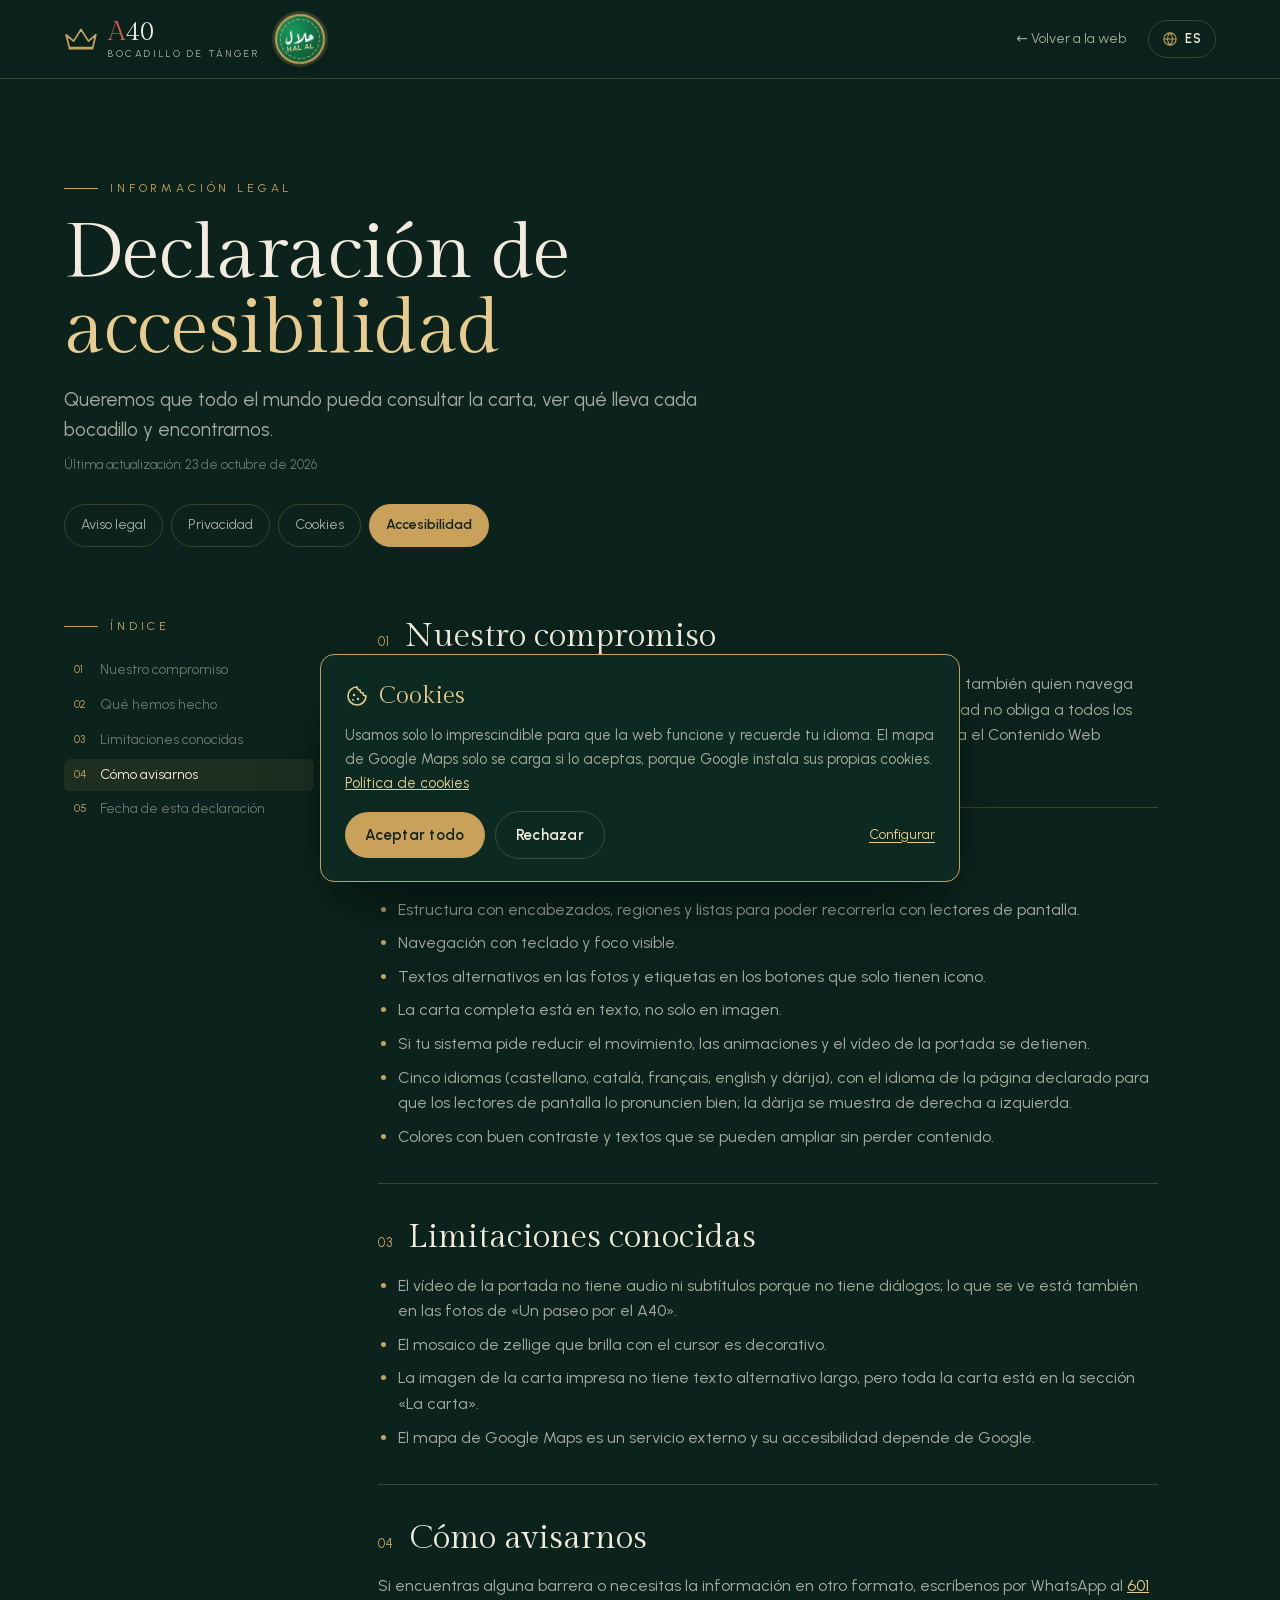
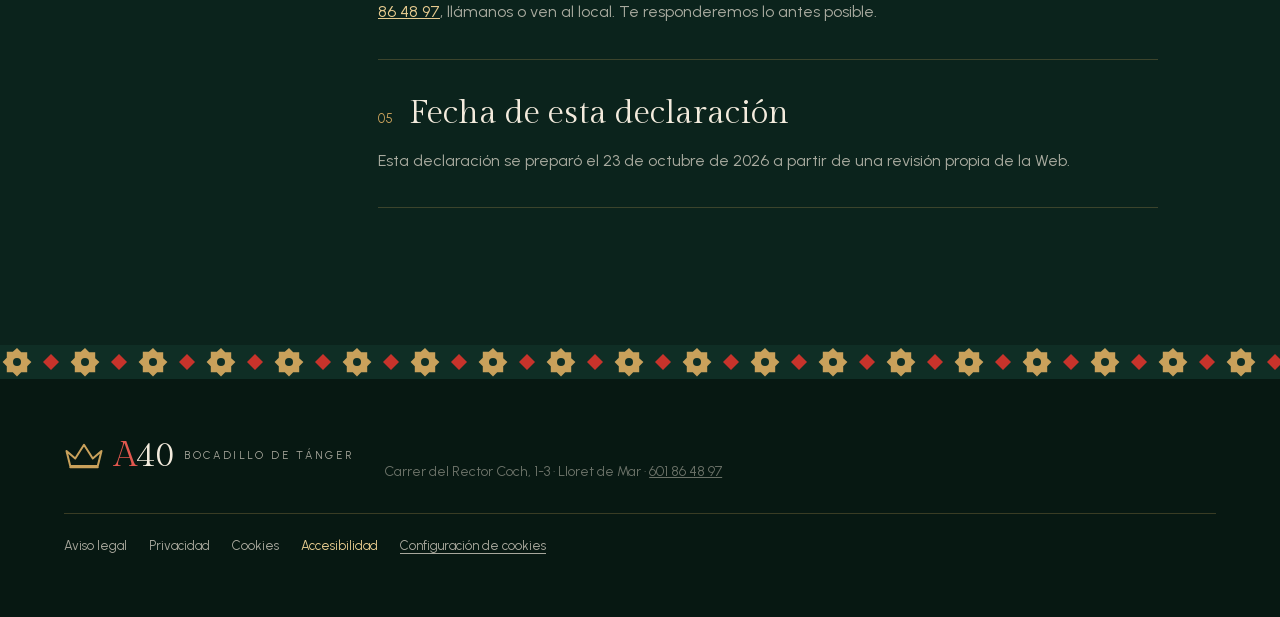
==== accesibilidad/index.html @ fdda0179 "Publicar a40 · 2026-10-29 18:52 Co-Authored-By: Claude Opus 5.5 <noreply@anthropic.com>" ====
<!doctype html>
<html lang="es">
<head>
<meta charset="utf-8">
<meta name="viewport" content="width=device-width, initial-scale=1, viewport-fit=cover">
<title>Declaración de accesibilidad · Bocadillo A40 de Tánger</title>
<meta name="description" content="Queremos que todo el mundo pueda consultar la carta, ver qué lleva cada bocadillo y encontrarnos. Bocadillo A40 de Tánger, Lloret de Mar.">
<meta name="theme-color" content="#0B231C">
<link rel="icon" href="data:image/svg+xml,%3Csvg xmlns='http://www.w3.org/2000/svg' viewBox='0 0 64 64'%3E%3Cpath d='M32 2l8.8 8.8H53.2v12.4L62 32l-8.8 8.8v12.4H40.8L32 62l-8.8-8.8H10.8V40.8L2 32l8.8-8.8V10.8h12.4z' fill='%230F4A3A' stroke='%23C9A15B' stroke-width='3'/%3E%3Ctext x='32' y='41' font-family='Georgia,serif' font-size='24' fill='%23F3EBDD' text-anchor='middle'%3EA%3C/text%3E%3C/svg%3E">
<link rel="stylesheet" href="../assets/fonts/fonts.css">
<link rel="stylesheet" href="../style.css">
</head>
<body class="legal-page" data-doc="accesibilidad">

<svg width="0" height="0" style="position:absolute" aria-hidden="true">
  <defs>
    <symbol id="crown" viewBox="0 0 64 44"><path d="M4 14l14 12L32 4l14 22 14-12-6 24H10z" fill="none" stroke="currentColor" stroke-width="3.2" stroke-linejoin="round"/><path d="M10 40h44" stroke="currentColor" stroke-width="3.2" stroke-linecap="round"/></symbol>
    <symbol id="star8" viewBox="0 0 100 100"><path d="M50 0l14.6 14.6H85.4v20.8L100 50 85.4 64.6v20.8H64.6L50 100 35.4 85.4H14.6V64.6L0 50l14.6-14.6V14.6h20.8z"/></symbol>
  </defs>
</svg>

<header class="lnav">
  <a class="logo" href="../" aria-label="Bocadillo A40 de Tánger">
    <svg class="logo__crown" aria-hidden="true"><use href="#crown"/></svg>
    <span class="logo__txt"><b><i>A</i>40</b><small>Bocadillo de Tánger</small></span>
    <span class="halal" role="img" aria-label="Halal 100 %" title="Halal 100 %"><b lang="ar">حلال</b><small>HALAL</small></span>
  </a>
  <a class="lnav__back" href="../"><span aria-hidden="true">←</span> <span data-t="lg.back">Volver a la web</span></a>
  <div class="lang" data-lang></div>
</header>

<main class="legal">
  <div class="legal__head">
    <p class="kicker" data-t="lg.nav">Información legal</p>
    <h1 class="h2 legal__title">Declaración de <em>accesibilidad</em></h1>
    <p class="legal__lead">Queremos que todo el mundo pueda consultar la carta, ver qué lleva cada bocadillo y encontrarnos.</p>
    <p class="legal__meta">Última actualización: 23 de octubre de 2026</p>
    <p class="legal__note" lang="ar-MA" dir="rtl" hidden></p>
    <nav class="legal__tabs" data-ta="aria-label:lg.docs" aria-label="Documentos legales">
      <a href="../aviso-legal/" data-t="lg.aviso">Aviso legal</a>
      <a href="../privacidad/" data-t="lg.priv">Privacidad</a>
      <a href="../cookies/" data-t="lg.cookies">Cookies</a>
      <a href="../accesibilidad/" data-t="lg.a11y" aria-current="page">Accesibilidad</a>
    </nav>
  </div>
  <div class="legal__body">
    <aside class="legal__toc" data-ta="aria-label:lg.toc" aria-label="Índice">
      <p class="kicker" data-t="lg.toc">Índice</p>
      <ol><li><a href="#s1">Nuestro compromiso</a></li><li><a href="#s2">Qué hemos hecho</a></li><li><a href="#s3">Limitaciones conocidas</a></li><li><a href="#s4">Cómo avisarnos</a></li><li><a href="#s5">Fecha de esta declaración</a></li></ol>
    </aside>
    <article class="legal__doc"><section id="s1"><h2><span class="n">01</span>Nuestro compromiso</h2><p>Bocadillo A40 de Tánger quiere que esta web la pueda usar cualquier persona, también quien navega con teclado, lector de pantalla o ampliador. Aunque la normativa de accesibilidad no obliga a todos los pequeños negocios, tomamos como referencia las Pautas de Accesibilidad para el Contenido Web (WCAG) 2.1, nivel AA, y la norma europea EN 301 549.</p></section><section id="s2"><h2><span class="n">02</span>Qué hemos hecho</h2><ul><li>Estructura con encabezados, regiones y listas para poder recorrerla con lectores de pantalla.</li><li>Navegación con teclado y foco visible.</li><li>Textos alternativos en las fotos y etiquetas en los botones que solo tienen icono.</li><li>La carta completa está en texto, no solo en imagen.</li><li>Si tu sistema pide reducir el movimiento, las animaciones y el vídeo de la portada se detienen.</li><li>Cinco idiomas (castellano, català, français, english y dàrija), con el idioma de la página declarado para que los lectores de pantalla lo pronuncien bien; la dàrija se muestra de derecha a izquierda.</li><li>Colores con buen contraste y textos que se pueden ampliar sin perder contenido.</li></ul></section><section id="s3"><h2><span class="n">03</span>Limitaciones conocidas</h2><ul><li>El vídeo de la portada no tiene audio ni subtítulos porque no tiene diálogos; lo que se ve está también en las fotos de «Un paseo por el A40».</li><li>El mosaico de zellige que brilla con el cursor es decorativo.</li><li>La imagen de la carta impresa no tiene texto alternativo largo, pero toda la carta está en la sección «La carta».</li><li>El mapa de Google Maps es un servicio externo y su accesibilidad depende de Google.</li></ul></section><section id="s4"><h2><span class="n">04</span>Cómo avisarnos</h2><p>Si encuentras alguna barrera o necesitas la información en otro formato, escríbenos por WhatsApp al <a href="https://wa.me/34601864897" target="_blank" rel="noopener">601 86 48 97</a>, llámanos o ven al local. Te responderemos lo antes posible.</p></section><section id="s5"><h2><span class="n">05</span>Fecha de esta declaración</h2><p>Esta declaración se preparó el 23 de octubre de 2026 a partir de una revisión propia de la Web.</p></section></article>
  </div>
</main>

<footer class="foot">
  <div class="foot__band" aria-hidden="true"></div>
  <div class="foot__in foot__in--legal">
    <p class="foot__logo"><svg aria-hidden="true"><use href="#crown"/></svg><b><i>A</i>40</b> <span>Bocadillo de Tánger</span></p>
    <p>Carrer del Rector Coch, 1-3 · Lloret de Mar · <a href="https://wa.me/34601864897" target="_blank" rel="noopener" dir="ltr">601 86 48 97</a></p>
    <nav class="foot__legal" data-ta="aria-label:lg.nav" aria-label="Información legal">
      <a href="../aviso-legal/" data-t="lg.aviso">Aviso legal</a>
      <a href="../privacidad/" data-t="lg.priv">Privacidad</a>
      <a href="../cookies/" data-t="lg.cookies">Cookies</a>
      <a href="../accesibilidad/" data-t="lg.a11y" aria-current="page">Accesibilidad</a>
      <button type="button" data-cookie-settings data-t="lg.settings">Configuración de cookies</button>
    </nav>
  </div>
</footer>

<script src="../datos.js"></script>
<script src="../cookies.js" data-root="../"></script>
<script src="../legal-textos.js"></script>
<script src="../legal.js"></script>
</body>
</html>
---- assets/fonts/fonts.css ----
/* Google Fonts alojadas en la propia web (Amiri, Aref Ruqaa, Gilda Display, IBM Plex Sans Arabic, Urbanist) · licencia SIL OFL */
/* arabic */
@font-face {
  font-family: 'Amiri';
  font-style: normal;
  font-weight: 400;
  font-display: swap;
  src: url(amiri-400-arabic.woff2) format('woff2');
  unicode-range: U+0600-06FF, U+0750-077F, U+0870-0891, U+0897-08E1, U+08E3-08FF, U+200C-200E, U+2010-2011, U+204F, U+2E41, U+FB50-FDFF, U+FE70-FE74, U+FE76-FEFC, U+102E0-102FB, U+10E60-10E7E, U+10EC2-10EC7, U+10EC9-10EEE, U+10EF0-10EFF, U+1EE00-1EE03, U+1EE05-1EE1F, U+1EE21-1EE22, U+1EE24, U+1EE27, U+1EE29-1EE32, U+1EE34-1EE37, U+1EE39, U+1EE3B, U+1EE42, U+1EE47, U+1EE49, U+1EE4B, U+1EE4D-1EE4F, U+1EE51-1EE52, U+1EE54, U+1EE57, U+1EE59, U+1EE5B, U+1EE5D, U+1EE5F, U+1EE61-1EE62, U+1EE64, U+1EE67-1EE6A, U+1EE6C-1EE72, U+1EE74-1EE77, U+1EE79-1EE7C, U+1EE7E, U+1EE80-1EE89, U+1EE8B-1EE9B, U+1EEA1-1EEA3, U+1EEA5-1EEA9, U+1EEAB-1EEBB, U+1EEF0-1EEF1;
}
/* latin-ext */
@font-face {
  font-family: 'Amiri';
  font-style: normal;
  font-weight: 400;
  font-display: swap;
  src: url(amiri-400-latin-ext.woff2) format('woff2');
  unicode-range: U+0100-02BA, U+02BD-02C5, U+02C7-02CC, U+02CE-02D7, U+02DD-02FF, U+0304, U+0308, U+0329, U+1D00-1DBF, U+1E00-1E9F, U+1EF2-1EFF, U+2020, U+20A0-20AB, U+20AD-20C4, U+2113, U+2C60-2C7F, U+A720-A7FF;
}
/* latin */
@font-face {
  font-family: 'Amiri';
  font-style: normal;
  font-weight: 400;
  font-display: swap;
  src: url(amiri-400-latin.woff2) format('woff2');
  unicode-range: U+0000-00FF, U+0131, U+0152-0153, U+02BB-02BC, U+02C6, U+02DA, U+02DC, U+0304, U+0308, U+0329, U+2000-206F, U+20AC, U+2122, U+2191, U+2193, U+2212, U+2215, U+FEFF, U+FFFD;
}
/* arabic */
@font-face {
  font-family: 'Amiri';
  font-style: normal;
  font-weight: 700;
  font-display: swap;
  src: url(amiri-700-arabic.woff2) format('woff2');
  unicode-range: U+0600-06FF, U+0750-077F, U+0870-0891, U+0897-08E1, U+08E3-08FF, U+200C-200E, U+2010-2011, U+204F, U+2E41, U+FB50-FDFF, U+FE70-FE74, U+FE76-FEFC, U+102E0-102FB, U+10E60-10E7E, U+10EC2-10EC7, U+10EC9-10EEE, U+10EF0-10EFF, U+1EE00-1EE03, U+1EE05-1EE1F, U+1EE21-1EE22, U+1EE24, U+1EE27, U+1EE29-1EE32, U+1EE34-1EE37, U+1EE39, U+1EE3B, U+1EE42, U+1EE47, U+1EE49, U+1EE4B, U+1EE4D-1EE4F, U+1EE51-1EE52, U+1EE54, U+1EE57, U+1EE59, U+1EE5B, U+1EE5D, U+1EE5F, U+1EE61-1EE62, U+1EE64, U+1EE67-1EE6A, U+1EE6C-1EE72, U+1EE74-1EE77, U+1EE79-1EE7C, U+1EE7E, U+1EE80-1EE89, U+1EE8B-1EE9B, U+1EEA1-1EEA3, U+1EEA5-1EEA9, U+1EEAB-1EEBB, U+1EEF0-1EEF1;
}
/* latin-ext */
@font-face {
  font-family: 'Amiri';
  font-style: normal;
  font-weight: 700;
  font-display: swap;
  src: url(amiri-700-latin-ext.woff2) format('woff2');
  unicode-range: U+0100-02BA, U+02BD-02C5, U+02C7-02CC, U+02CE-02D7, U+02DD-02FF, U+0304, U+0308, U+0329, U+1D00-1DBF, U+1E00-1E9F, U+1EF2-1EFF, U+2020, U+20A0-20AB, U+20AD-20C4, U+2113, U+2C60-2C7F, U+A720-A7FF;
}
/* latin */
@font-face {
  font-family: 'Amiri';
  font-style: normal;
  font-weight: 700;
  font-display: swap;
  src: url(amiri-700-latin.woff2) format('woff2');
  unicode-range: U+0000-00FF, U+0131, U+0152-0153, U+02BB-02BC, U+02C6, U+02DA, U+02DC, U+0304, U+0308, U+0329, U+2000-206F, U+20AC, U+2122, U+2191, U+2193, U+2212, U+2215, U+FEFF, U+FFFD;
}
/* arabic */
@font-face {
  font-family: 'Aref Ruqaa';
  font-style: normal;
  font-weight: 400;
  font-display: swap;
  src: url(aref-ruqaa-400-arabic.woff2) format('woff2');
  unicode-range: U+0600-06FF, U+0750-077F, U+0870-0891, U+0897-08E1, U+08E3-08FF, U+200C-200E, U+2010-2011, U+204F, U+2E41, U+FB50-FDFF, U+FE70-FE74, U+FE76-FEFC, U+102E0-102FB, U+10E60-10E7E, U+10EC2-10EC7, U+10EC9-10EEE, U+10EF0-10EFF, U+1EE00-1EE03, U+1EE05-1EE1F, U+1EE21-1EE22, U+1EE24, U+1EE27, U+1EE29-1EE32, U+1EE34-1EE37, U+1EE39, U+1EE3B, U+1EE42, U+1EE47, U+1EE49, U+1EE4B, U+1EE4D-1EE4F, U+1EE51-1EE52, U+1EE54, U+1EE57, U+1EE59, U+1EE5B, U+1EE5D, U+1EE5F, U+1EE61-1EE62, U+1EE64, U+1EE67-1EE6A, U+1EE6C-1EE72, U+1EE74-1EE77, U+1EE79-1EE7C, U+1EE7E, U+1EE80-1EE89, U+1EE8B-1EE9B, U+1EEA1-1EEA3, U+1EEA5-1EEA9, U+1EEAB-1EEBB, U+1EEF0-1EEF1;
}
/* latin-ext */
@font-face {
  font-family: 'Aref Ruqaa';
  font-style: normal;
  font-weight: 400;
  font-display: swap;
  src: url(aref-ruqaa-400-latin-ext.woff2) format('woff2');
  unicode-range: U+0100-02BA, U+02BD-02C5, U+02C7-02CC, U+02CE-02D7, U+02DD-02FF, U+0304, U+0308, U+0329, U+1D00-1DBF, U+1E00-1E9F, U+1EF2-1EFF, U+2020, U+20A0-20AB, U+20AD-20C4, U+2113, U+2C60-2C7F, U+A720-A7FF;
}
/* latin */
@font-face {
  font-family: 'Aref Ruqaa';
  font-style: normal;
  font-weight: 400;
  font-display: swap;
  src: url(aref-ruqaa-400-latin.woff2) format('woff2');
  unicode-range: U+0000-00FF, U+0131, U+0152-0153, U+02BB-02BC, U+02C6, U+02DA, U+02DC, U+0304, U+0308, U+0329, U+2000-206F, U+20AC, U+2122, U+2191, U+2193, U+2212, U+2215, U+FEFF, U+FFFD;
}
/* arabic */
@font-face {
  font-family: 'Aref Ruqaa';
  font-style: normal;
  font-weight: 700;
  font-display: swap;
  src: url(aref-ruqaa-700-arabic.woff2) format('woff2');
  unicode-range: U+0600-06FF, U+0750-077F, U+0870-0891, U+0897-08E1, U+08E3-08FF, U+200C-200E, U+2010-2011, U+204F, U+2E41, U+FB50-FDFF, U+FE70-FE74, U+FE76-FEFC, U+102E0-102FB, U+10E60-10E7E, U+10EC2-10EC7, U+10EC9-10EEE, U+10EF0-10EFF, U+1EE00-1EE03, U+1EE05-1EE1F, U+1EE21-1EE22, U+1EE24, U+1EE27, U+1EE29-1EE32, U+1EE34-1EE37, U+1EE39, U+1EE3B, U+1EE42, U+1EE47, U+1EE49, U+1EE4B, U+1EE4D-1EE4F, U+1EE51-1EE52, U+1EE54, U+1EE57, U+1EE59, U+1EE5B, U+1EE5D, U+1EE5F, U+1EE61-1EE62, U+1EE64, U+1EE67-1EE6A, U+1EE6C-1EE72, U+1EE74-1EE77, U+1EE79-1EE7C, U+1EE7E, U+1EE80-1EE89, U+1EE8B-1EE9B, U+1EEA1-1EEA3, U+1EEA5-1EEA9, U+1EEAB-1EEBB, U+1EEF0-1EEF1;
}
/* latin-ext */
@font-face {
  font-family: 'Aref Ruqaa';
  font-style: normal;
  font-weight: 700;
  font-display: swap;
  src: url(aref-ruqaa-700-latin-ext.woff2) format('woff2');
  unicode-range: U+0100-02BA, U+02BD-02C5, U+02C7-02CC, U+02CE-02D7, U+02DD-02FF, U+0304, U+0308, U+0329, U+1D00-1DBF, U+1E00-1E9F, U+1EF2-1EFF, U+2020, U+20A0-20AB, U+20AD-20C4, U+2113, U+2C60-2C7F, U+A720-A7FF;
}
/* latin */
@font-face {
  font-family: 'Aref Ruqaa';
  font-style: normal;
  font-weight: 700;
  font-display: swap;
  src: url(aref-ruqaa-700-latin.woff2) format('woff2');
  unicode-range: U+0000-00FF, U+0131, U+0152-0153, U+02BB-02BC, U+02C6, U+02DA, U+02DC, U+0304, U+0308, U+0329, U+2000-206F, U+20AC, U+2122, U+2191, U+2193, U+2212, U+2215, U+FEFF, U+FFFD;
}
/* latin-ext */
@font-face {
  font-family: 'Gilda Display';
  font-style: normal;
  font-weight: 400;
  font-display: swap;
  src: url(gilda-display-400-latin-ext.woff2) format('woff2');
  unicode-range: U+0100-02BA, U+02BD-02C5, U+02C7-02CC, U+02CE-02D7, U+02DD-02FF, U+0304, U+0308, U+0329, U+1D00-1DBF, U+1E00-1E9F, U+1EF2-1EFF, U+2020, U+20A0-20AB, U+20AD-20C4, U+2113, U+2C60-2C7F, U+A720-A7FF;
}
/* latin */
@font-face {
  font-family: 'Gilda Display';
  font-style: normal;
  font-weight: 400;
  font-display: swap;
  src: url(gilda-display-400-latin.woff2) format('woff2');
  unicode-range: U+0000-00FF, U+0131, U+0152-0153, U+02BB-02BC, U+02C6, U+02DA, U+02DC, U+0304, U+0308, U+0329, U+2000-206F, U+20AC, U+2122, U+2191, U+2193, U+2212, U+2215, U+FEFF, U+FFFD;
}
/* arabic */
@font-face {
  font-family: 'IBM Plex Sans Arabic';
  font-style: normal;
  font-weight: 300;
  font-display: swap;
  src: url(ibm-plex-sans-arabic-300-arabic.woff2) format('woff2');
  unicode-range: U+0600-06FF, U+0750-077F, U+0870-0891, U+0897-08E1, U+08E3-08FF, U+200C-200E, U+2010-2011, U+204F, U+2E41, U+FB50-FDFF, U+FE70-FE74, U+FE76-FEFC, U+102E0-102FB, U+10E60-10E7E, U+10EC2-10EC7, U+10EC9-10EEE, U+10EF0-10EFF, U+1EE00-1EE03, U+1EE05-1EE1F, U+1EE21-1EE22, U+1EE24, U+1EE27, U+1EE29-1EE32, U+1EE34-1EE37, U+1EE39, U+1EE3B, U+1EE42, U+1EE47, U+1EE49, U+1EE4B, U+1EE4D-1EE4F, U+1EE51-1EE52, U+1EE54, U+1EE57, U+1EE59, U+1EE5B, U+1EE5D, U+1EE5F, U+1EE61-1EE62, U+1EE64, U+1EE67-1EE6A, U+1EE6C-1EE72, U+1EE74-1EE77, U+1EE79-1EE7C, U+1EE7E, U+1EE80-1EE89, U+1EE8B-1EE9B, U+1EEA1-1EEA3, U+1EEA5-1EEA9, U+1EEAB-1EEBB, U+1EEF0-1EEF1;
}
/* latin-ext */
@font-face {
  font-family: 'IBM Plex Sans Arabic';
  font-style: normal;
  font-weight: 300;
  font-display: swap;
  src: url(ibm-plex-sans-arabic-300-latin-ext.woff2) format('woff2');
  unicode-range: U+0100-02BA, U+02BD-02C5, U+02C7-02CC, U+02CE-02D7, U+02DD-02FF, U+0304, U+0308, U+0329, U+1D00-1DBF, U+1E00-1E9F, U+1EF2-1EFF, U+2020, U+20A0-20AB, U+20AD-20C4, U+2113, U+2C60-2C7F, U+A720-A7FF;
}
/* latin */
@font-face {
  font-family: 'IBM Plex Sans Arabic';
  font-style: normal;
  font-weight: 300;
  font-display: swap;
  src: url(ibm-plex-sans-arabic-300-latin.woff2) format('woff2');
  unicode-range: U+0000-00FF, U+0131, U+0152-0153, U+02BB-02BC, U+02C6, U+02DA, U+02DC, U+0304, U+0308, U+0329, U+2000-206F, U+20AC, U+2122, U+2191, U+2193, U+2212, U+2215, U+FEFF, U+FFFD;
}
/* arabic */
@font-face {
  font-family: 'IBM Plex Sans Arabic';
  font-style: normal;
  font-weight: 400;
  font-display: swap;
  src: url(ibm-plex-sans-arabic-400-arabic.woff2) format('woff2');
  unicode-range: U+0600-06FF, U+0750-077F, U+0870-0891, U+0897-08E1, U+08E3-08FF, U+200C-200E, U+2010-2011, U+204F, U+2E41, U+FB50-FDFF, U+FE70-FE74, U+FE76-FEFC, U+102E0-102FB, U+10E60-10E7E, U+10EC2-10EC7, U+10EC9-10EEE, U+10EF0-10EFF, U+1EE00-1EE03, U+1EE05-1EE1F, U+1EE21-1EE22, U+1EE24, U+1EE27, U+1EE29-1EE32, U+1EE34-1EE37, U+1EE39, U+1EE3B, U+1EE42, U+1EE47, U+1EE49, U+1EE4B, U+1EE4D-1EE4F, U+1EE51-1EE52, U+1EE54, U+1EE57, U+1EE59, U+1EE5B, U+1EE5D, U+1EE5F, U+1EE61-1EE62, U+1EE64, U+1EE67-1EE6A, U+1EE6C-1EE72, U+1EE74-1EE77, U+1EE79-1EE7C, U+1EE7E, U+1EE80-1EE89, U+1EE8B-1EE9B, U+1EEA1-1EEA3, U+1EEA5-1EEA9, U+1EEAB-1EEBB, U+1EEF0-1EEF1;
}
/* latin-ext */
@font-face {
  font-family: 'IBM Plex Sans Arabic';
  font-style: normal;
  font-weight: 400;
  font-display: swap;
  src: url(ibm-plex-sans-arabic-400-latin-ext.woff2) format('woff2');
  unicode-range: U+0100-02BA, U+02BD-02C5, U+02C7-02CC, U+02CE-02D7, U+02DD-02FF, U+0304, U+0308, U+0329, U+1D00-1DBF, U+1E00-1E9F, U+1EF2-1EFF, U+2020, U+20A0-20AB, U+20AD-20C4, U+2113, U+2C60-2C7F, U+A720-A7FF;
}
/* latin */
@font-face {
  font-family: 'IBM Plex Sans Arabic';
  font-style: normal;
  font-weight: 400;
  font-display: swap;
  src: url(ibm-plex-sans-arabic-400-latin.woff2) format('woff2');
  unicode-range: U+0000-00FF, U+0131, U+0152-0153, U+02BB-02BC, U+02C6, U+02DA, U+02DC, U+0304, U+0308, U+0329, U+2000-206F, U+20AC, U+2122, U+2191, U+2193, U+2212, U+2215, U+FEFF, U+FFFD;
}
/* arabic */
@font-face {
  font-family: 'IBM Plex Sans Arabic';
  font-style: normal;
  font-weight: 500;
  font-display: swap;
  src: url(ibm-plex-sans-arabic-500-arabic.woff2) format('woff2');
  unicode-range: U+0600-06FF, U+0750-077F, U+0870-0891, U+0897-08E1, U+08E3-08FF, U+200C-200E, U+2010-2011, U+204F, U+2E41, U+FB50-FDFF, U+FE70-FE74, U+FE76-FEFC, U+102E0-102FB, U+10E60-10E7E, U+10EC2-10EC7, U+10EC9-10EEE, U+10EF0-10EFF, U+1EE00-1EE03, U+1EE05-1EE1F, U+1EE21-1EE22, U+1EE24, U+1EE27, U+1EE29-1EE32, U+1EE34-1EE37, U+1EE39, U+1EE3B, U+1EE42, U+1EE47, U+1EE49, U+1EE4B, U+1EE4D-1EE4F, U+1EE51-1EE52, U+1EE54, U+1EE57, U+1EE59, U+1EE5B, U+1EE5D, U+1EE5F, U+1EE61-1EE62, U+1EE64, U+1EE67-1EE6A, U+1EE6C-1EE72, U+1EE74-1EE77, U+1EE79-1EE7C, U+1EE7E, U+1EE80-1EE89, U+1EE8B-1EE9B, U+1EEA1-1EEA3, U+1EEA5-1EEA9, U+1EEAB-1EEBB, U+1EEF0-1EEF1;
}
/* latin-ext */
@font-face {
  font-family: 'IBM Plex Sans Arabic';
  font-style: normal;
  font-weight: 500;
  font-display: swap;
  src: url(ibm-plex-sans-arabic-500-latin-ext.woff2) format('woff2');
  unicode-range: U+0100-02BA, U+02BD-02C5, U+02C7-02CC, U+02CE-02D7, U+02DD-02FF, U+0304, U+0308, U+0329, U+1D00-1DBF, U+1E00-1E9F, U+1EF2-1EFF, U+2020, U+20A0-20AB, U+20AD-20C4, U+2113, U+2C60-2C7F, U+A720-A7FF;
}
/* latin */
@font-face {
  font-family: 'IBM Plex Sans Arabic';
  font-style: normal;
  font-weight: 500;
  font-display: swap;
  src: url(ibm-plex-sans-arabic-500-latin.woff2) format('woff2');
  unicode-range: U+0000-00FF, U+0131, U+0152-0153, U+02BB-02BC, U+02C6, U+02DA, U+02DC, U+0304, U+0308, U+0329, U+2000-206F, U+20AC, U+2122, U+2191, U+2193, U+2212, U+2215, U+FEFF, U+FFFD;
}
/* arabic */
@font-face {
  font-family: 'IBM Plex Sans Arabic';
  font-style: normal;
  font-weight: 600;
  font-display: swap;
  src: url(ibm-plex-sans-arabic-600-arabic.woff2) format('woff2');
  unicode-range: U+0600-06FF, U+0750-077F, U+0870-0891, U+0897-08E1, U+08E3-08FF, U+200C-200E, U+2010-2011, U+204F, U+2E41, U+FB50-FDFF, U+FE70-FE74, U+FE76-FEFC, U+102E0-102FB, U+10E60-10E7E, U+10EC2-10EC7, U+10EC9-10EEE, U+10EF0-10EFF, U+1EE00-1EE03, U+1EE05-1EE1F, U+1EE21-1EE22, U+1EE24, U+1EE27, U+1EE29-1EE32, U+1EE34-1EE37, U+1EE39, U+1EE3B, U+1EE42, U+1EE47, U+1EE49, U+1EE4B, U+1EE4D-1EE4F, U+1EE51-1EE52, U+1EE54, U+1EE57, U+1EE59, U+1EE5B, U+1EE5D, U+1EE5F, U+1EE61-1EE62, U+1EE64, U+1EE67-1EE6A, U+1EE6C-1EE72, U+1EE74-1EE77, U+1EE79-1EE7C, U+1EE7E, U+1EE80-1EE89, U+1EE8B-1EE9B, U+1EEA1-1EEA3, U+1EEA5-1EEA9, U+1EEAB-1EEBB, U+1EEF0-1EEF1;
}
/* latin-ext */
@font-face {
  font-family: 'IBM Plex Sans Arabic';
  font-style: normal;
  font-weight: 600;
  font-display: swap;
  src: url(ibm-plex-sans-arabic-600-latin-ext.woff2) format('woff2');
  unicode-range: U+0100-02BA, U+02BD-02C5, U+02C7-02CC, U+02CE-02D7, U+02DD-02FF, U+0304, U+0308, U+0329, U+1D00-1DBF, U+1E00-1E9F, U+1EF2-1EFF, U+2020, U+20A0-20AB, U+20AD-20C4, U+2113, U+2C60-2C7F, U+A720-A7FF;
}
/* latin */
@font-face {
  font-family: 'IBM Plex Sans Arabic';
  font-style: normal;
  font-weight: 600;
  font-display: swap;
  src: url(ibm-plex-sans-arabic-600-latin.woff2) format('woff2');
  unicode-range: U+0000-00FF, U+0131, U+0152-0153, U+02BB-02BC, U+02C6, U+02DA, U+02DC, U+0304, U+0308, U+0329, U+2000-206F, U+20AC, U+2122, U+2191, U+2193, U+2212, U+2215, U+FEFF, U+FFFD;
}
/* latin-ext */
@font-face {
  font-family: 'Urbanist';
  font-style: italic;
  font-weight: 400;
  font-display: swap;
  src: url(urbanist-400i-latin-ext.woff2) format('woff2');
  unicode-range: U+0100-02BA, U+02BD-02C5, U+02C7-02CC, U+02CE-02D7, U+02DD-02FF, U+0304, U+0308, U+0329, U+1D00-1DBF, U+1E00-1E9F, U+1EF2-1EFF, U+2020, U+20A0-20AB, U+20AD-20C4, U+2113, U+2C60-2C7F, U+A720-A7FF;
}
/* latin */
@font-face {
  font-family: 'Urbanist';
  font-style: italic;
  font-weight: 400;
  font-display: swap;
  src: url(urbanist-400i-latin.woff2) format('woff2');
  unicode-range: U+0000-00FF, U+0131, U+0152-0153, U+02BB-02BC, U+02C6, U+02DA, U+02DC, U+0304, U+0308, U+0329, U+2000-206F, U+20AC, U+2122, U+2191, U+2193, U+2212, U+2215, U+FEFF, U+FFFD;
}
/* latin-ext */
@font-face {
  font-family: 'Urbanist';
  font-style: normal;
  font-weight: 300;
  font-display: swap;
  src: url(urbanist-300-latin-ext.woff2) format('woff2');
  unicode-range: U+0100-02BA, U+02BD-02C5, U+02C7-02CC, U+02CE-02D7, U+02DD-02FF, U+0304, U+0308, U+0329, U+1D00-1DBF, U+1E00-1E9F, U+1EF2-1EFF, U+2020, U+20A0-20AB, U+20AD-20C4, U+2113, U+2C60-2C7F, U+A720-A7FF;
}
/* latin */
@font-face {
  font-family: 'Urbanist';
  font-style: normal;
  font-weight: 300;
  font-display: swap;
  src: url(urbanist-300-latin.woff2) format('woff2');
  unicode-range: U+0000-00FF, U+0131, U+0152-0153, U+02BB-02BC, U+02C6, U+02DA, U+02DC, U+0304, U+0308, U+0329, U+2000-206F, U+20AC, U+2122, U+2191, U+2193, U+2212, U+2215, U+FEFF, U+FFFD;
}
/* latin-ext */
@font-face {
  font-family: 'Urbanist';
  font-style: normal;
  font-weight: 400;
  font-display: swap;
  src: url(urbanist-400-latin-ext.woff2) format('woff2');
  unicode-range: U+0100-02BA, U+02BD-02C5, U+02C7-02CC, U+02CE-02D7, U+02DD-02FF, U+0304, U+0308, U+0329, U+1D00-1DBF, U+1E00-1E9F, U+1EF2-1EFF, U+2020, U+20A0-20AB, U+20AD-20C4, U+2113, U+2C60-2C7F, U+A720-A7FF;
}
/* latin */
@font-face {
  font-family: 'Urbanist';
  font-style: normal;
  font-weight: 400;
  font-display: swap;
  src: url(urbanist-400-latin.woff2) format('woff2');
  unicode-range: U+0000-00FF, U+0131, U+0152-0153, U+02BB-02BC, U+02C6, U+02DA, U+02DC, U+0304, U+0308, U+0329, U+2000-206F, U+20AC, U+2122, U+2191, U+2193, U+2212, U+2215, U+FEFF, U+FFFD;
}
/* latin-ext */
@font-face {
  font-family: 'Urbanist';
  font-style: normal;
  font-weight: 500;
  font-display: swap;
  src: url(urbanist-500-latin-ext.woff2) format('woff2');
  unicode-range: U+0100-02BA, U+02BD-02C5, U+02C7-02CC, U+02CE-02D7, U+02DD-02FF, U+0304, U+0308, U+0329, U+1D00-1DBF, U+1E00-1E9F, U+1EF2-1EFF, U+2020, U+20A0-20AB, U+20AD-20C4, U+2113, U+2C60-2C7F, U+A720-A7FF;
}
/* latin */
@font-face {
  font-family: 'Urbanist';
  font-style: normal;
  font-weight: 500;
  font-display: swap;
  src: url(urbanist-500-latin.woff2) format('woff2');
  unicode-range: U+0000-00FF, U+0131, U+0152-0153, U+02BB-02BC, U+02C6, U+02DA, U+02DC, U+0304, U+0308, U+0329, U+2000-206F, U+20AC, U+2122, U+2191, U+2193, U+2212, U+2215, U+FEFF, U+FFFD;
}
/* latin-ext */
@font-face {
  font-family: 'Urbanist';
  font-style: normal;
  font-weight: 600;
  font-display: swap;
  src: url(urbanist-600-latin-ext.woff2) format('woff2');
  unicode-range: U+0100-02BA, U+02BD-02C5, U+02C7-02CC, U+02CE-02D7, U+02DD-02FF, U+0304, U+0308, U+0329, U+1D00-1DBF, U+1E00-1E9F, U+1EF2-1EFF, U+2020, U+20A0-20AB, U+20AD-20C4, U+2113, U+2C60-2C7F, U+A720-A7FF;
}
/* latin */
@font-face {
  font-family: 'Urbanist';
  font-style: normal;
  font-weight: 600;
  font-display: swap;
  src: url(urbanist-600-latin.woff2) format('woff2');
  unicode-range: U+0000-00FF, U+0131, U+0152-0153, U+02BB-02BC, U+02C6, U+02DA, U+02DC, U+0304, U+0308, U+0329, U+2000-206F, U+20AC, U+2122, U+2191, U+2193, U+2212, U+2215, U+FEFF, U+FFFD;
}
/* latin-ext */
@font-face {
  font-family: 'Urbanist';
  font-style: normal;
  font-weight: 700;
  font-display: swap;
  src: url(urbanist-700-latin-ext.woff2) format('woff2');
  unicode-range: U+0100-02BA, U+02BD-02C5, U+02C7-02CC, U+02CE-02D7, U+02DD-02FF, U+0304, U+0308, U+0329, U+1D00-1DBF, U+1E00-1E9F, U+1EF2-1EFF, U+2020, U+20A0-20AB, U+20AD-20C4, U+2113, U+2C60-2C7F, U+A720-A7FF;
}
/* latin */
@font-face {
  font-family: 'Urbanist';
  font-style: normal;
  font-weight: 700;
  font-display: swap;
  src: url(urbanist-700-latin.woff2) format('woff2');
  unicode-range: U+0000-00FF, U+0131, U+0152-0153, U+02BB-02BC, U+02C6, U+02DA, U+02DC, U+0304, U+0308, U+0329, U+2000-206F, U+20AC, U+2122, U+2191, U+2193, U+2212, U+2215, U+FEFF, U+FFFD;
}
---- style.css ----
/* ==========================================================
   BOCADILLO A40 DE TÁNGER — Propuesta A «Riad»
   Esmeralda, latón y marfil. Gilda Display + Urbanist + Aref Ruqaa
   ========================================================== */
:root {
  --bg: #0B231C;
  --bg2: #0F2E25;
  --bg3: #12382D;
  --ink: #F3EBDD;
  --mute: rgba(243, 235, 221, .68);
  --soft: rgba(243, 235, 221, .42);
  --gold: #C9A15B;
  --gold2: #E7CB8F;
  --red: #C8332B;
  --mint: #7FC8A9;
  --clay: #B5603F;
  --cobalt: #2C5C8F;
  --line: rgba(201, 161, 91, .26);
  --serif: 'Gilda Display', 'Amiri', 'Times New Roman', serif;
  --sans: 'Urbanist', 'IBM Plex Sans Arabic', system-ui, sans-serif;
  --ar: 'Aref Ruqaa', 'Times New Roman', serif;
  --pad: clamp(18px, 5vw, 80px);
  --ease: cubic-bezier(.2, .7, .1, 1);
}
*, *::before, *::after { box-sizing: border-box; margin: 0; padding: 0; }
html { -webkit-text-size-adjust: 100%; }
html.lenis, html.lenis body { height: auto; }
.lenis.lenis-smooth { scroll-behavior: auto !important; }
body { background: var(--bg); color: var(--ink); font-family: var(--sans); font-size: 17px; line-height: 1.6; overflow-x: hidden; -webkit-font-smoothing: antialiased; }
img, video, svg, canvas { display: block; max-width: 100%; }
a { color: inherit; }
button { font: inherit; color: inherit; background: none; border: 0; cursor: pointer; }
em { font-style: normal; color: var(--gold2); }
::selection { background: var(--gold); color: var(--bg); }
:focus-visible { outline: 2px solid var(--gold2); outline-offset: 3px; }

.kicker { font-size: 12px; letter-spacing: .32em; text-transform: uppercase; color: var(--gold); margin-bottom: 18px; display: flex; align-items: center; gap: 12px; }
.kicker::before { content: ''; width: 34px; height: 1px; background: var(--gold); }
.h2 { font-family: var(--serif); font-weight: 400; font-size: clamp(38px, 6vw, 92px); line-height: .98; letter-spacing: -.01em; }
.btn { display: inline-flex; align-items: center; gap: 10px; padding: 15px 26px; border-radius: 999px; font-weight: 600; font-size: 15px; letter-spacing: .02em; text-decoration: none; transition: background .3s, color .3s, border-color .3s, transform .3s var(--ease); }
.btn--gold { background: var(--gold); color: #10241D; }
.btn--gold:hover { background: var(--gold2); transform: translateY(-2px); }
.btn--line { border: 1px solid var(--line); color: var(--ink); }
.btn--line:hover { border-color: var(--gold); color: var(--gold2); }
.chip { padding: 9px 16px; border-radius: 999px; border: 1px solid var(--line); font-size: 14px; font-weight: 500; transition: .25s; }
.chip:hover { border-color: var(--gold); }
.chip[aria-pressed="true"] { background: var(--gold); color: #10241D; border-color: var(--gold); }
.chip--gold { border-color: var(--gold); color: var(--gold2); }
.round { width: 46px; height: 46px; border-radius: 50%; border: 1px solid var(--line); font-size: 18px; transition: .25s; }
.round:hover { border-color: var(--gold); color: var(--gold2); }
.tag { display: inline-block; font-size: 10px; letter-spacing: .14em; text-transform: uppercase; padding: 2px 8px; border-radius: 99px; border: 1px solid currentColor; vertical-align: 2px; }
.tag--board { color: var(--mint); }
.tag--new { color: #FF8A7A; }

/* ---------- entrada ---------- */
.intro { position: fixed; inset: 0; z-index: 100; background: var(--bg); display: grid; place-items: center; pointer-events: none; }
.intro__star { width: min(46vw, 260px); }
.intro__star * { stroke-dasharray: 600; stroke-dashoffset: 600; }
.intro__ar { position: absolute; font-family: var(--ar); font-size: clamp(34px, 6vw, 56px); color: var(--gold2); opacity: 0; }
.no-intro .intro { display: none; }

/* ---------- nav ---------- */
.nav { position: fixed; top: 0; left: 0; right: 0; z-index: 50; display: flex; align-items: center; gap: 28px; padding: 18px var(--pad); transition: background .4s, transform .5s var(--ease), padding .4s; }
.nav.is-scrolled { background: rgba(11, 35, 28, .86); backdrop-filter: blur(14px); -webkit-backdrop-filter: blur(14px); padding-top: 12px; padding-bottom: 12px; border-bottom: 1px solid var(--line); }
.nav.is-hidden { transform: translateY(-100%); }
.logo { display: flex; align-items: center; gap: 10px; text-decoration: none; margin-right: auto; }
.logo__crown { width: 34px; height: 24px; color: var(--gold); }
.halal { position: relative; flex: none; width: 50px; height: 50px; margin-inline-start: 6px; border-radius: 50%; display: grid; place-content: center; text-align: center; line-height: 1; color: #fff; background: radial-gradient(circle at 35% 30%, #1A9A5E, #0B5E39 70%); border: 2px solid var(--gold); box-shadow: 0 0 0 3px rgba(201, 161, 91, .22), 0 6px 16px -6px rgba(0, 0, 0, .6); transform: rotate(-8deg); }
.halal::before { content: ''; position: absolute; inset: 3px; border-radius: 50%; border: 1px dashed rgba(231, 203, 143, .75); }
.halal b { font-family: var(--ar); font-weight: 700; font-size: 17px; }
.halal small { font-family: var(--sans); font-weight: 700; font-size: 7.5px; letter-spacing: .14em; margin-top: 1px; color: var(--gold2); }
.logo__txt { display: flex; flex-direction: column; line-height: 1; }
.logo__txt b { font-family: var(--serif); font-weight: 400; font-size: 26px; letter-spacing: .02em; }
.logo__txt b i { font-style: normal; color: #E2574E; }
.logo__txt small { font-size: 10px; letter-spacing: .26em; text-transform: uppercase; color: var(--mute); margin-top: 4px; }
.nav__links { display: flex; gap: 26px; }
.nav__links a { text-decoration: none; font-size: 14px; color: var(--mute); transition: color .25s; position: relative; }
.nav__links a::after { content: ''; position: absolute; left: 0; right: 100%; bottom: -5px; height: 1px; background: var(--gold); transition: right .4s var(--ease); }
.nav__links a:hover { color: var(--ink); }
.nav__links a:hover::after { right: 0; }
.live { display: inline-flex; align-items: center; gap: 8px; font-size: 13px; padding: 7px 14px; border: 1px solid var(--line); border-radius: 99px; color: var(--mute); white-space: nowrap; }
.live i { width: 7px; height: 7px; border-radius: 50%; background: var(--soft); }
.live.is-open i { background: #5BD69A; box-shadow: 0 0 0 4px rgba(91, 214, 154, .18); }
.live.is-closed i { background: #E2574E; }
.burger { display: none; width: 42px; height: 42px; position: relative; }
.burger span { position: absolute; left: 10px; right: 10px; height: 1.5px; background: var(--ink); transition: .35s var(--ease); }
.burger span:first-child { top: 16px; } .burger span:last-child { top: 25px; }
.burger[aria-expanded="true"] span:first-child { top: 20px; transform: rotate(45deg); }
.burger[aria-expanded="true"] span:last-child { top: 20px; transform: rotate(-45deg); }
.drawer { position: fixed; inset: 0; z-index: 45; background: var(--bg); display: flex; flex-direction: column; justify-content: center; gap: 14px; padding: 90px var(--pad) 40px; opacity: 0; visibility: hidden; transition: .45s var(--ease); }
.drawer.is-open { opacity: 1; visibility: visible; }
.drawer a { font-family: var(--serif); font-size: 34px; text-decoration: none; }
.drawer .live { align-self: flex-start; margin-top: 18px; }

/* ---------- hero ---------- */
.hero { position: relative; min-height: 100svh; display: flex; align-items: center; overflow: hidden; padding: 110px var(--pad) 80px; }
.hero__zellige { position: absolute; inset: 0; width: 100%; height: 100%; }
.hero__veil { position: absolute; inset: 0; background: linear-gradient(90deg, rgba(8, 26, 21, .96) 0%, rgba(8, 26, 21, .78) 42%, rgba(8, 26, 21, .25) 70%, rgba(8, 26, 21, .5) 100%), linear-gradient(0deg, var(--bg) 0%, transparent 22%); pointer-events: none; }
.hero__in { position: relative; z-index: 2; width: 100%; display: grid; grid-template-columns: 1.15fr .85fr; gap: clamp(30px, 5vw, 80px); align-items: center; pointer-events: none; }
.hero__in a, .hero__in button { pointer-events: auto; }
.eyebrow { display: flex; flex-wrap: wrap; align-items: center; gap: 12px; font-size: 12px; letter-spacing: .26em; text-transform: uppercase; color: var(--gold); margin-bottom: 26px; }
.eyebrow .dot { width: 4px; height: 4px; background: var(--gold); transform: rotate(45deg); }
.hero__t { font-family: var(--serif); font-weight: 400; font-size: clamp(54px, 9vw, 150px); line-height: .92; letter-spacing: -.015em; }
.hero__t .ln { display: block; overflow: hidden; padding-bottom: .04em; }
.hero__t .ln > span { display: inline-block; }
.hero__ar { font-family: var(--ar); font-size: clamp(30px, 3.6vw, 52px); color: var(--gold2); margin: 18px 0 8px; text-align: left; }
.hero__lead { max-width: 30em; color: var(--mute); font-size: 18px; }
.hero__cta { display: flex; flex-wrap: wrap; gap: 12px; margin-top: 30px; }
.hero__window { position: relative; justify-self: center; width: min(100%, 470px); aspect-ratio: 1; }
.hero__ring { position: absolute; inset: -7%; width: 114%; height: 114%; max-width: none; animation: spin 60s linear infinite; }
.hero__ring text { font-family: var(--sans); font-size: 13.5px; font-weight: 600; letter-spacing: .32em; fill: var(--gold); }
.hero__star { position: absolute; inset: 5%; clip-path: polygon(50% 0%, 64.6% 14.6%, 85.4% 14.6%, 85.4% 35.4%, 100% 50%, 85.4% 64.6%, 85.4% 85.4%, 64.6% 85.4%, 50% 100%, 35.4% 85.4%, 14.6% 85.4%, 14.6% 64.6%, 0% 50%, 14.6% 35.4%, 14.6% 14.6%, 35.4% 14.6%); background: var(--bg2); }
.hero__star img { width: 100%; height: 100%; object-fit: cover; object-position: 50% 30%; transform: scale(1.12); }
.hero__window::after { content: ''; position: absolute; inset: 5%; clip-path: inherit; pointer-events: none; }
.hero__window figcaption { position: absolute; left: 50%; bottom: -36px; transform: translateX(-50%); font-size: 12px; letter-spacing: .24em; text-transform: uppercase; color: var(--soft); white-space: nowrap; }
.hero__hint { position: absolute; z-index: 2; inset-inline-start: var(--pad); bottom: 26px; font-size: 12px; letter-spacing: .14em; color: var(--soft); display: flex; align-items: center; gap: 10px; }
.hero__hint span { width: 8px; height: 8px; border: 1px solid var(--gold); transform: rotate(45deg); animation: pulse 2.4s infinite; }
@keyframes spin { to { transform: rotate(360deg); } }
@keyframes pulse { 50% { background: var(--gold); } }

/* portada con vídeo */
.hero__window--video { width: auto; height: min(78vh, 700px); aspect-ratio: 9 / 16; }
.hero__frame { position: absolute; inset: 0; background: linear-gradient(160deg, var(--gold2), var(--gold) 40%, #8C6B32); --c: 30px; clip-path: polygon(var(--c) 0, calc(100% - var(--c)) 0, 100% var(--c), 100% calc(100% - var(--c)), calc(100% - var(--c)) 100%, var(--c) 100%, 0 calc(100% - var(--c)), 0 var(--c)); filter: drop-shadow(0 30px 40px rgba(0, 0, 0, .5)); }
.hero__frame video { position: absolute; inset: 3px; width: calc(100% - 6px); height: calc(100% - 6px); max-width: none; object-fit: cover; background: #08120F; --c: 28px; clip-path: polygon(var(--c) 0, calc(100% - var(--c)) 0, 100% var(--c), 100% calc(100% - var(--c)), calc(100% - var(--c)) 100%, var(--c) 100%, 0 calc(100% - var(--c)), 0 var(--c)); }
.hero__badge { position: absolute; z-index: 2; top: -30px; inset-inline-start: -30px; width: 92px; height: 92px; display: grid; place-items: center; }
.hero__badge svg { position: absolute; inset: 0; width: 100%; height: 100%; fill: var(--bg); stroke: var(--gold); stroke-width: 3; animation: spin 30s linear infinite; }
.hero__badge b { position: relative; font-family: var(--serif); font-weight: 400; font-size: 24px; color: var(--ink); }
.hero__badge i { font-style: normal; color: #E2574E; }

/* ---------- estrecho ---------- */
.strait { padding: clamp(90px, 13vw, 180px) var(--pad) clamp(70px, 9vw, 130px); position: relative; }
.strait__head { max-width: 1100px; }
.strait__grid { display: grid; grid-template-columns: 1fr 1fr; gap: clamp(30px, 6vw, 100px); margin-top: clamp(40px, 6vw, 80px); align-items: center; }
.strait__map svg { width: 100%; height: auto; overflow: visible; }
.sm-coast { fill: none; stroke: var(--gold); stroke-width: 1.4; opacity: .8; }
.sm-route { fill: none; stroke: var(--gold2); stroke-width: 2; stroke-dasharray: 5 7; }
.sm-dot { fill: var(--gold2); }
.sm-t { font-family: var(--serif); font-size: 22px; fill: var(--ink); }
.sm-km { font-family: var(--sans); font-weight: 700; font-size: 15px; letter-spacing: .1em; fill: var(--gold2); }
.sm-l { font-family: var(--sans); font-size: 11px; letter-spacing: .4em; fill: var(--soft); }
.sm-sea { font-family: var(--serif); font-size: 17px; fill: var(--soft); font-style: italic; }
.strait__txt p { color: var(--mute); max-width: 34em; margin-bottom: 1em; }
.strait__txt .big { font-family: var(--serif); font-size: clamp(26px, 2.6vw, 38px); line-height: 1.2; color: var(--ink); }
.strait__txt .ar { font-family: var(--ar); color: var(--gold2); }
.stats { list-style: none; display: grid; grid-template-columns: repeat(3, 1fr); gap: 14px; margin-top: 30px; border-top: 1px solid var(--line); padding-top: 24px; }
.stats b { display: block; font-family: var(--serif); font-weight: 400; font-size: clamp(30px, 3.4vw, 46px); color: var(--gold2); line-height: 1.1; }
.stats li:nth-child(2) b { font-family: var(--ar); }
.stats span { font-size: 13px; color: var(--soft); }
.lattice { position: relative; margin-top: clamp(60px, 8vw, 120px); height: clamp(380px, 72vh, 760px); overflow: hidden; border-radius: 4px; }
.lattice img { width: 100%; height: 100%; object-fit: cover; object-position: 50% 45%; }
.lattice__grid { position: absolute; inset: 0; display: grid; grid-template-columns: repeat(var(--cols, 12), 1fr); grid-auto-rows: 1fr; }
.lattice__grid i { position: relative; display: block; --o: 0%; }
.lattice__grid i.gone { visibility: hidden; }
.lattice__grid i::before { content: ''; position: absolute; inset: -1px; background: var(--bg); clip-path: polygon(evenodd, 0 0, 100% 0, 100% 100%, 0 100%, 0 0, 50% clamp(0%, calc(50% - var(--o) * 1), 100%), clamp(0%, calc(50% + var(--o) * 0.2929), 100%) clamp(0%, calc(50% - var(--o) * 0.7071), 100%), clamp(0%, calc(50% + var(--o) * 0.7071), 100%) clamp(0%, calc(50% - var(--o) * 0.7071), 100%), clamp(0%, calc(50% + var(--o) * 0.7071), 100%) clamp(0%, calc(50% - var(--o) * 0.2929), 100%), clamp(0%, calc(50% + var(--o) * 1), 100%) 50%, clamp(0%, calc(50% + var(--o) * 0.7071), 100%) clamp(0%, calc(50% + var(--o) * 0.2929), 100%), clamp(0%, calc(50% + var(--o) * 0.7071), 100%) clamp(0%, calc(50% + var(--o) * 0.7071), 100%), clamp(0%, calc(50% + var(--o) * 0.2929), 100%) clamp(0%, calc(50% + var(--o) * 0.7071), 100%), 50% clamp(0%, calc(50% + var(--o) * 1), 100%), clamp(0%, calc(50% - var(--o) * 0.2929), 100%) clamp(0%, calc(50% + var(--o) * 0.7071), 100%), clamp(0%, calc(50% - var(--o) * 0.7071), 100%) clamp(0%, calc(50% + var(--o) * 0.7071), 100%), clamp(0%, calc(50% - var(--o) * 0.7071), 100%) clamp(0%, calc(50% + var(--o) * 0.2929), 100%), clamp(0%, calc(50% - var(--o) * 1), 100%) 50%, clamp(0%, calc(50% - var(--o) * 0.7071), 100%) clamp(0%, calc(50% - var(--o) * 0.2929), 100%), clamp(0%, calc(50% - var(--o) * 0.7071), 100%) clamp(0%, calc(50% - var(--o) * 0.7071), 100%), clamp(0%, calc(50% - var(--o) * 0.2929), 100%) clamp(0%, calc(50% - var(--o) * 0.7071), 100%), 50% clamp(0%, calc(50% - var(--o) * 1), 100%), 0 0); }
.lattice figcaption { position: absolute; left: 0; right: 0; bottom: 0; padding: 60px var(--pad) 26px; background: linear-gradient(0deg, rgba(8, 26, 21, .9), transparent); color: var(--mute); font-size: 15px; }
.lattice figcaption span { display: block; font-family: var(--serif); font-size: 26px; color: var(--ink); }

/* ---------- anatomía ---------- */
.anat { background: var(--bg2); padding: clamp(90px, 12vw, 170px) var(--pad); position: relative; overflow: hidden; }
.anat::before { content: ''; position: absolute; inset: 0; background-image: url("data:image/svg+xml,%3Csvg xmlns='http://www.w3.org/2000/svg' viewBox='0 0 80 80'%3E%3Cpath d='M40 6l9.9 9.9h14.2v14.2L74 40l-9.9 9.9v14.2H49.9L40 74l-9.9-9.9H15.9V49.9L6 40l9.9-9.9V15.9h14.2z' fill='none' stroke='%23C9A15B' stroke-opacity='.07'/%3E%3C/svg%3E"); background-size: 80px; pointer-events: none; }
.anat__head { position: relative; max-width: 900px; }
.anat__lead { color: var(--mute); max-width: 40em; margin-top: 22px; }
.anat__stage { position: relative; display: grid; grid-template-columns: 230px 1fr 330px; gap: clamp(20px, 3vw, 50px); margin-top: clamp(40px, 5vw, 70px); align-items: start; }
.anat__list { list-style: none; display: flex; flex-direction: column; gap: 4px; }
.anat__list button { width: 100%; display: grid; grid-template-columns: 30px 1fr auto; align-items: center; gap: 10px; text-align: left; padding: 10px 12px; border-radius: 6px; font-size: 15px; color: var(--mute); transition: background .25s, color .25s; }
.anat__list button svg { width: 22px; height: 22px; fill: none; stroke: var(--gold); stroke-width: 5; transition: .35s var(--ease); }
.anat__list button small { font-size: 13px; color: var(--soft); }
.anat__list button:hover { color: var(--ink); background: rgba(201, 161, 91, .06); }
.anat__list button[aria-current="true"] { background: rgba(201, 161, 91, .12); color: var(--ink); }
.anat__list button[aria-current="true"] svg { fill: var(--gold); transform: rotate(45deg); }
.anat__list .sep { font-size: 11px; letter-spacing: .22em; text-transform: uppercase; color: var(--mint); padding: 14px 12px 4px; }
.anat__view { position: relative; min-width: 0; }
#anatSvg { width: 100%; height: auto; overflow: visible; }
.anat__tools { display: flex; flex-wrap: wrap; align-items: center; gap: 10px; margin-top: 6px; }
.anat__extras-l { font-size: 13px; color: var(--soft); margin-left: 6px; }
.anat__extras { display: flex; flex-wrap: wrap; gap: 6px; }
.anat__extras .chip { font-size: 13px; padding: 6px 12px; }
.anat__card { position: sticky; top: 100px; border: 1px solid var(--line); border-radius: 10px; padding: 28px 26px; background: rgba(11, 35, 28, .55); }
.anat__no { font-family: var(--serif); font-size: 14px; color: var(--gold); letter-spacing: .2em; }
.anat__card h3 { font-family: var(--serif); font-weight: 400; font-size: 34px; line-height: 1.05; margin-top: 6px; }
.anat__ar { font-family: var(--ar); font-size: 30px; color: var(--gold2); text-align: left; margin-top: 4px; min-height: 1.2em; }
.anat__price { font-family: var(--serif); font-size: 26px; color: var(--gold2); margin: 6px 0 14px; }
.anat__desc { color: var(--mute); font-size: 15px; }
.anat__ings { list-style: none; margin-top: 18px; border-top: 1px solid var(--line); }
.anat__ings li { display: grid; grid-template-columns: 12px 1fr; gap: 10px; padding: 10px 0; border-bottom: 1px solid var(--line); font-size: 14px; color: var(--mute); }
.anat__ings li::before { content: ''; width: 7px; height: 7px; margin-top: 8px; background: var(--c, var(--gold)); transform: rotate(45deg); }
.anat__ings li b { color: var(--ink); font-weight: 600; }
.anat__ings li .ar { font-family: var(--ar); color: var(--gold); margin-left: 6px; }
.anat__note { font-size: 13px; color: var(--mint); margin-top: 14px; }
.anat__note:empty { display: none; }
/* svg de capas */
.ly-label { font-family: var(--sans); font-size: 17px; font-weight: 600; fill: var(--ink); }
.ly-sub { font-family: var(--ar); font-size: 20px; fill: var(--gold); }
#anatSvg.is-compact .ly-label { font-size: 30px; }
.ly-lead { stroke: var(--gold); stroke-width: 1; fill: none; }
.ly-tick { fill: var(--gold); }

/* ---------- carta ---------- */
.menu { padding: clamp(90px, 12vw, 170px) var(--pad); position: relative; }
.menu__head { max-width: 900px; }
.menu__lead { color: var(--mute); max-width: 36em; margin-top: 22px; }
.tajines { display: grid; grid-template-columns: repeat(8, 1fr); gap: clamp(6px, 1.4vw, 22px); margin-top: clamp(40px, 6vw, 80px); }
.taj { position: relative; display: flex; flex-direction: column; align-items: center; gap: 12px; padding-top: 20px; }
.taj svg { width: 100%; max-width: 170px; height: auto; overflow: visible; }
.taj .lid { transition: transform .7s var(--ease); transform-box: fill-box; transform-origin: 50% 100%; }
.taj:hover .lid { transform: translateY(-6px) rotate(-3deg); }
.taj[aria-selected="true"] .lid { transform: translateY(-62px) rotate(-12deg) translateX(-14px); }
.taj .steam path { fill: none; stroke: rgba(243, 235, 221, .55); stroke-width: 2.4; stroke-linecap: round; stroke-dasharray: 60; stroke-dashoffset: 60; opacity: 0; }
.taj[aria-selected="true"] .steam path { animation: steam 2.6s var(--d, 0s) infinite ease-out; }
.taj .inner { opacity: 0; transition: opacity .5s .15s; }
.taj[aria-selected="true"] .inner { opacity: 1; }
.taj__n { font-size: 14px; font-weight: 600; letter-spacing: .04em; text-align: center; line-height: 1.25; color: var(--mute); transition: color .3s; }
.taj__n small { display: block; font-family: var(--ar); font-weight: 400; font-size: 17px; color: var(--gold); }
.taj[aria-selected="true"] .taj__n { color: var(--ink); }
@keyframes steam { 0% { stroke-dashoffset: 60; opacity: 0; transform: translateY(6px); } 30% { opacity: 1; } 100% { stroke-dashoffset: -60; opacity: 0; transform: translateY(-26px); } }
.dish { margin-top: 26px; border: 1px solid var(--line); border-radius: 14px; padding: clamp(26px, 4vw, 54px); background: linear-gradient(180deg, rgba(201, 161, 91, .08), rgba(201, 161, 91, 0) 60%), var(--bg2); position: relative; overflow: hidden; }
.dish::before { content: ''; position: absolute; left: 0; right: 0; top: 0; height: 6px; background: repeating-linear-gradient(90deg, var(--gold) 0 14px, transparent 14px 20px, var(--red) 20px 26px, transparent 26px 32px); opacity: .7; }
.dish__head { display: grid; grid-template-columns: auto 1fr; align-items: end; gap: 0 22px; margin-bottom: 26px; }
.dish__ar { grid-row: span 2; font-family: var(--ar); font-size: clamp(46px, 6vw, 84px); line-height: 1; color: var(--gold2); text-align: left; }
.dish h3 { font-family: var(--serif); font-weight: 400; font-size: clamp(32px, 4vw, 54px); line-height: 1; }
.dish__sub { color: var(--soft); font-size: 14px; letter-spacing: .06em; }
.dish__list { list-style: none; display: grid; grid-template-columns: 1fr 1fr; gap: 0 clamp(26px, 4vw, 70px); }
.dish__list li { display: grid; grid-template-columns: 1fr auto; gap: 4px 16px; padding: 16px 0; border-bottom: 1px dashed var(--line); }
.dish__list b { font-weight: 600; font-size: 17px; }
.dish__list .pr { font-family: var(--serif); font-size: 22px; color: var(--gold2); white-space: nowrap; }
.dish__list p { grid-column: 1 / -1; font-size: 14px; color: var(--mute); }
.dish__list .tag { margin-left: 8px; }
.combo { display: flex; flex-wrap: wrap; align-items: center; justify-content: space-between; gap: 14px 24px; margin-top: 18px; padding: 18px 24px; border-radius: 12px; border: 1px dashed var(--gold); background: rgba(200, 51, 43, .12); }
.combo p { font-size: 17px; color: var(--ink); }
.combo p b { color: var(--gold2); font-weight: 600; }
.combo small { display: block; font-size: 13px; color: var(--soft); margin-top: 2px; }
.btn--wa { background: #25D366; color: #08311A; }
.btn--wa:hover { background: #4BE07F; transform: translateY(-2px); }
.btn--wa svg { width: 18px; height: 18px; flex: none; }
.btn--wa b { white-space: nowrap; }
@media (max-width: 560px) { .btn--wa b { display: none; } .combo .btn--wa { width: 100%; } }
.menu__foot { display: flex; flex-wrap: wrap; align-items: center; justify-content: space-between; gap: 16px; margin-top: 22px; font-size: 13px; color: var(--soft); }

/* ---------- galería ---------- */
.gal { padding: clamp(90px, 11vw, 150px) 0; background: var(--bg2); overflow: hidden; }
.gal__head { display: flex; flex-wrap: wrap; align-items: flex-end; justify-content: space-between; gap: 20px; padding: 0 var(--pad); }
.gal__head > div:first-child { flex: 1; }
.gal__nav { display: flex; align-items: center; gap: 10px; }
.gal__count { font-family: var(--serif); font-size: 20px; color: var(--soft); margin-right: 10px; }
.gal__count b { color: var(--gold2); font-weight: 400; }
.gal__viewport { margin-top: clamp(36px, 5vw, 60px); cursor: grab; touch-action: pan-y; user-select: none; -webkit-user-select: none; }
.gal__viewport.is-drag { cursor: grabbing; }
.gal__track { list-style: none; display: flex; gap: clamp(14px, 2vw, 28px); padding: 0 var(--pad); will-change: transform; }
.gal__slide { flex: 0 0 auto; width: clamp(260px, 34vw, 520px); }
.gal__frame { position: relative; aspect-ratio: 4 / 5; overflow: hidden; border-radius: 4px; background: var(--bg3); transform: scale(.9); opacity: .55; transition: transform .7s var(--ease), opacity .7s; }
.gal__slide.is-active .gal__frame { transform: none; opacity: 1; }
.gal__frame img { width: 100%; height: 100%; object-fit: cover; pointer-events: none; }
.gal__frame::after { content: ''; position: absolute; inset: 10px; border: 1px solid rgba(231, 203, 143, .45); pointer-events: none; }
.gal__no { position: absolute; top: 18px; left: 18px; width: 44px; height: 44px; display: grid; place-items: center; font-family: var(--serif); font-size: 15px; color: #10241D; z-index: 1; }
.gal__no svg { position: absolute; inset: 0; fill: var(--gold); }
.gal__no span { position: relative; }
.gal__cap { padding: 16px 4px 0; font-size: 14px; color: var(--mute); opacity: 0; transform: translateY(8px); transition: .6s var(--ease); }
.gal__cap b { display: block; font-family: var(--serif); font-weight: 400; font-size: 22px; color: var(--ink); }
.gal__slide.is-active .gal__cap { opacity: 1; transform: none; }
.gal__hint { padding: 22px var(--pad) 0; font-size: 12px; letter-spacing: .2em; text-transform: uppercase; color: var(--soft); }

/* ---------- vídeos ---------- */
.vids { padding: clamp(90px, 12vw, 170px) var(--pad); }
.vids__grid { display: grid; grid-template-columns: .9fr 1.1fr; grid-template-rows: auto auto; gap: clamp(14px, 2vw, 26px); margin-top: clamp(40px, 5vw, 70px); }
.vid { position: relative; border: 1px solid var(--line); padding: 10px; border-radius: 6px; background: var(--bg2); }
.vid video { width: 100%; aspect-ratio: 16 / 9; object-fit: cover; border-radius: 2px; background: #000; }
.vid--tall { grid-row: span 2; }
.vid--tall video { aspect-ratio: auto; height: 100%; min-height: 420px; max-height: 860px; }
.vid figcaption { position: absolute; left: 22px; right: 22px; bottom: 22px; font-size: 14px; color: var(--mute); background: rgba(8, 26, 21, .78); backdrop-filter: blur(6px); -webkit-backdrop-filter: blur(6px); padding: 12px 16px; border-radius: 4px; }
.vid figcaption b { display: block; font-family: var(--serif); font-weight: 400; font-size: 20px; color: var(--ink); }
.vid--tall { display: flex; }
.vid--tall video { flex: 1; }

/* un paseo · fotos */
.walk { list-style: none; display: grid; grid-template-columns: repeat(5, 1fr); gap: clamp(12px, 1.6vw, 24px); margin-top: clamp(40px, 5vw, 70px); counter-reset: w; }
.walk li:nth-child(even) { margin-top: clamp(30px, 4vw, 60px); }
.walk button { position: relative; display: block; width: 100%; text-align: start; }
.walk__ph { display: block; aspect-ratio: 9 / 16; overflow: hidden; border: 1px solid var(--line); padding: 7px; border-radius: 4px; background: var(--bg2); }
.walk__ph img { width: 100%; height: 100%; object-fit: cover; border-radius: 2px; transition: transform .8s var(--ease); }
.walk button:hover .walk__ph img { transform: scale(1.05); }
.walk__no { position: absolute; top: -18px; inset-inline-start: -14px; width: 46px; height: 46px; display: grid; place-items: center; font-family: var(--serif); font-size: 15px; color: #10241D; }
.walk__no svg { position: absolute; inset: 0; fill: var(--gold); }
.walk__no span { position: relative; }
.walk__cap { margin-top: 14px; font-size: 14px; color: var(--mute); }
.walk__cap b { display: block; font-family: var(--serif); font-weight: 400; font-size: 21px; color: var(--ink); }

/* ---------- reseñas ---------- */
.revs { padding: clamp(80px, 10vw, 140px) var(--pad); background: var(--bg2); display: grid; grid-template-columns: 260px 1fr; gap: clamp(30px, 6vw, 90px); align-items: center; position: relative; }
.revs__score { position: relative; width: 220px; aspect-ratio: 1; display: grid; place-content: center; text-align: center; }
.revs__star { position: absolute; inset: 0; fill: none; stroke: var(--gold); stroke-width: 1; width: 100%; height: 100%; animation: spin 40s linear infinite; }
.revs__score b { position: relative; font-family: var(--serif); font-weight: 400; font-size: 70px; line-height: 1; color: var(--gold2); }
.revs__score span { position: relative; font-size: 12px; letter-spacing: .14em; text-transform: uppercase; color: var(--soft); }
.revs__quotes { position: relative; min-height: 220px; }
.revs__quotes blockquote { position: absolute; inset: 0; opacity: 0; transform: translateY(14px); transition: opacity .8s, transform .8s var(--ease); pointer-events: none; }
.revs__quotes blockquote.is-on { opacity: 1; transform: none; pointer-events: auto; }
.revs__quotes p { font-family: var(--serif); font-size: clamp(26px, 3.2vw, 46px); line-height: 1.18; }
.revs__quotes cite { display: block; margin-top: 18px; font-style: normal; font-size: 13px; letter-spacing: .2em; text-transform: uppercase; color: var(--gold); }
.revs__dots { grid-column: 2; display: flex; gap: 8px; }
.revs__dots button { width: 10px; height: 10px; transform: rotate(45deg); border: 1px solid var(--gold); transition: .3s; }
.revs__dots button[aria-current="true"] { background: var(--gold); }

/* ---------- visita ---------- */
.visit { padding: clamp(90px, 12vw, 170px) var(--pad); display: grid; grid-template-columns: 1fr 1fr; gap: clamp(30px, 6vw, 90px); align-items: center; }
.visit address { font-style: normal; font-family: var(--serif); font-size: clamp(24px, 2.4vw, 32px); line-height: 1.25; margin: 28px 0; }
.hours { border-collapse: collapse; width: 100%; max-width: 420px; font-size: 15px; }
.hours th, .hours td { padding: 9px 0; border-bottom: 1px solid var(--line); text-align: start; font-weight: 400; color: var(--mute); }
.hours td { text-align: end; }
.hours tr.off td { color: #E2574E; }
.hours tr.is-today th, .hours tr.is-today td { color: var(--gold2); font-weight: 600; }
.hours tr.is-today th::before { content: '◆ '; font-size: 10px; vertical-align: 2px; }
.phones { list-style: none; display: flex; flex-wrap: wrap; gap: 26px; margin: 26px 0; }
.phones span { display: block; font-size: 12px; letter-spacing: .18em; text-transform: uppercase; color: var(--soft); }
.phones a { font-family: var(--serif); font-size: 26px; text-decoration: none; color: var(--gold2); }
.visit__cta { display: flex; flex-wrap: wrap; gap: 12px; }
.visit__map { position: relative; aspect-ratio: 4 / 5; border-radius: 50% 50% 8px 8px / 30% 30% 8px 8px; overflow: hidden; border: 1px solid var(--gold); padding: 10px; background: var(--bg2); }
.visit__map iframe { width: 100%; height: 100%; border: 0; border-radius: inherit; filter: grayscale(.4) sepia(.25) contrast(1.05); }
.visit__orn { position: absolute; top: -1px; left: 50%; width: 46px; height: 46px; transform: translate(-50%, -50%); fill: var(--gold); z-index: 1; }

/* ---------- pie ---------- */
.foot { background: #071812; }
.foot__band { height: 34px; background-image: url("data:image/svg+xml,%3Csvg xmlns='http://www.w3.org/2000/svg' viewBox='0 0 68 34'%3E%3Crect width='68' height='34' fill='%230F2E25'/%3E%3Cpath d='M17 3l4.2 4.2h6v6L31.4 17l-4.2 4.2v6h-6L17 31.4l-4.2-4.2h-6v-6L2.6 17l4.2-4.2v-6h6z' fill='%23C9A15B'/%3E%3Cpath d='M51 9l8 8-8 8-8-8z' fill='%23C8332B'/%3E%3Ccircle cx='17' cy='17' r='4' fill='%230F2E25'/%3E%3C/svg%3E"); background-size: 68px 34px; }
.foot__in { padding: 50px var(--pad) 60px; display: grid; grid-template-columns: auto 1fr auto; gap: 30px; align-items: end; font-size: 14px; color: var(--soft); }
.foot__logo { display: flex; align-items: center; gap: 10px; color: var(--ink); }
.foot__logo svg { width: 40px; height: 28px; color: var(--gold); }
.foot__logo b { font-family: var(--serif); font-weight: 400; font-size: 34px; }
.foot__logo b i { font-style: normal; color: #E2574E; }
.foot__logo span { font-size: 11px; letter-spacing: .24em; text-transform: uppercase; color: var(--mute); }
.foot__alt a { color: var(--gold2); }

/* ---------- lightbox ---------- */
.lb { position: fixed; inset: 0; z-index: 90; background: rgba(5, 16, 13, .94); display: grid; place-items: center; padding: 30px; }
.lb[hidden] { display: none; }
.lb figure { max-width: min(1400px, 100%); max-height: 100%; display: flex; flex-direction: column; align-items: center; gap: 14px; }
.lb img { max-height: calc(100vh - 120px); width: auto; object-fit: contain; border-radius: 4px; }
.lb figcaption { color: var(--mute); font-size: 14px; text-align: center; }
.lb__close { position: absolute; top: 18px; right: 22px; width: 48px; height: 48px; font-size: 30px; border-radius: 50%; border: 1px solid var(--line); }

/* ---------- idioma ---------- */
.lang { position: relative; }
.lang__btn { display: inline-flex; align-items: center; gap: 7px; height: 38px; padding: 0 13px; border-radius: 99px; border: 1px solid var(--line); font-size: 13px; font-weight: 600; letter-spacing: .08em; color: var(--ink); transition: border-color .25s; }
.lang__btn svg { width: 16px; height: 16px; color: var(--gold); }
.lang__btn:hover, .lang.is-open .lang__btn { border-color: var(--gold); }
.lang__menu { position: absolute; top: calc(100% + 8px); inset-inline-end: 0; min-width: 170px; list-style: none; padding: 6px; border-radius: 10px; background: #0E2E25; border: 1px solid var(--line); box-shadow: 0 20px 40px -10px rgba(0, 0, 0, .6); opacity: 0; visibility: hidden; transform: translateY(-6px); transition: .25s var(--ease); z-index: 60; }
.lang.is-open .lang__menu { opacity: 1; visibility: visible; transform: none; }
.lang__menu button { width: 100%; text-align: start; padding: 9px 12px; border-radius: 6px; font-size: 15px; color: var(--mute); display: flex; justify-content: space-between; gap: 10px; }
.lang__menu button:hover, .lang__menu button:focus-visible { background: rgba(201, 161, 91, .12); color: var(--ink); }
.lang__menu button[aria-checked="true"] { color: var(--gold2); }
.lang__menu button[aria-checked="true"]::after { content: '◆'; font-size: 9px; align-self: center; }
.lang__menu button[lang="ar-MA"] { font-family: 'IBM Plex Sans Arabic', var(--sans); }
.lattice figcaption b, .hero__hint b { font-weight: 400; }

/* ---------- derecha a izquierda (dàrija) ---------- */
html[dir="rtl"] * { letter-spacing: 0 !important; }
html[dir="rtl"] svg { direction: ltr; }
html[dir="rtl"] body { font-size: 18px; }
html[dir="rtl"] .hero__veil { transform: scaleX(-1); }
html[dir="rtl"] .hero__ar, html[dir="rtl"] .anat__ar, html[dir="rtl"] .dish__ar { text-align: right; }
html[dir="rtl"] .hero__t { line-height: 1.15; }
html[dir="rtl"] .h2 { line-height: 1.2; }
html[dir="rtl"] .gal__cap { direction: rtl; text-align: right; }
html[dir="rtl"] .pr, html[dir="rtl"] .anat__price, html[dir="rtl"] .anat__list small { direction: ltr; unicode-bidi: isolate; }
html[dir="rtl"] .hours td, html[dir="rtl"] .stats b { direction: ltr; unicode-bidi: isolate; }
html[dir="rtl"] .hours td { text-align: left; }
html[dir="rtl"] .stats b { text-align: right; }
html[dir="rtl"] address, html[dir="rtl"] .phones a { direction: ltr; text-align: right; unicode-bidi: plaintext; }

/* ---------- reveal ---------- */
[data-reveal] { opacity: 0; transform: translateY(30px); }
.static [data-reveal], .no-motion [data-reveal] { opacity: 1; transform: none; }

/* ---------- responsive ---------- */
@media (max-width: 1180px) {
  .anat__stage { grid-template-columns: 200px 1fr; }
  .anat__card { grid-column: 1 / -1; position: relative; top: 0; }
}
@media (max-width: 980px) {
  .nav__links, .nav > .live { display: none; }
  .burger { display: block; }
  .hero__in { grid-template-columns: 1fr; }
  .hero__window { width: min(78vw, 400px); margin-top: 20px; }
  .hero__veil { background: linear-gradient(180deg, rgba(8, 26, 21, .9) 0%, rgba(8, 26, 21, .7) 55%, rgba(8, 26, 21, .9) 100%); }
  .strait__grid, .visit { grid-template-columns: 1fr; }
  .tajines { display: flex; overflow-x: auto; scroll-snap-type: x mandatory; margin-left: calc(var(--pad) * -1); margin-right: calc(var(--pad) * -1); padding: 20px var(--pad) 6px; scrollbar-width: none; }
  .tajines::-webkit-scrollbar { display: none; }
  .taj { flex: 0 0 128px; scroll-snap-align: center; }
  .dish__list { grid-template-columns: 1fr; }
  .vids__grid { grid-template-columns: 1fr; }
  .walk { display: flex; overflow-x: auto; scroll-snap-type: x mandatory; margin: clamp(40px, 5vw, 70px) calc(var(--pad) * -1) 0; padding: 24px var(--pad) 10px calc(var(--pad) + 16px); scroll-padding-inline-start: calc(var(--pad) + 16px); scrollbar-width: none; }
  .walk::-webkit-scrollbar { display: none; }
  .walk li { flex: 0 0 min(62vw, 300px); scroll-snap-align: start; }
  .hero__window--video { height: min(70vh, 560px); width: auto; margin-top: 40px; }
  .vid--tall { grid-row: auto; }
  .vid--tall video { aspect-ratio: 9 / 16; min-height: 0; max-height: 80vh; }
  .revs { grid-template-columns: 1fr; justify-items: center; text-align: center; }
  .revs__dots { grid-column: 1; justify-content: center; }
  .revs__quotes { width: 100%; min-height: 280px; }
  .foot__in { grid-template-columns: 1fr; }
  .visit__map { max-width: 520px; width: 100%; justify-self: center; }
}
@media (max-width: 700px) {
  body { font-size: 16px; }
  .anat__stage { grid-template-columns: 1fr; }
  .anat__list { flex-direction: row; overflow-x: auto; scroll-snap-type: x mandatory; gap: 6px; margin: 0 calc(var(--pad) * -1); padding: 0 var(--pad) 6px; scrollbar-width: none; }
  .anat__list::-webkit-scrollbar { display: none; }
  .anat__list li { flex: 0 0 auto; scroll-snap-align: start; }
  .anat__list button { grid-template-columns: 22px auto auto; border: 1px solid var(--line); padding: 8px 12px; white-space: nowrap; }
  .anat__list .sep { display: none; }
  .stats { grid-template-columns: 1fr 1fr 1fr; }
  .stats b { font-size: 28px; }
  .gal__slide { width: 78vw; }
  .hero__hint { display: none; }
  .dish__head { grid-template-columns: 1fr; }
  .dish__ar { grid-row: auto; }
  .lattice { height: 70vh; }
}
@media (prefers-reduced-motion: reduce) {
  *, *::before, *::after { animation-duration: .001ms !important; animation-iteration-count: 1 !important; transition-duration: .001ms !important; }
}

/* ==========================================================
   LEGAL · aviso de cookies, mapa con consentimiento y páginas
   ========================================================== */
.sr { position: absolute; width: 1px; height: 1px; overflow: hidden; clip: rect(0 0 0 0); white-space: nowrap; }
.foot__legal { grid-column: 1 / -1; display: flex; flex-wrap: wrap; align-items: center; gap: 8px 22px; padding-top: 22px; border-top: 1px solid var(--line); font-size: 13px; }
.foot__legal a, .foot__legal button { color: var(--mute); text-decoration: none; font-size: 13px; transition: color .2s; }
.foot__legal a:hover, .foot__legal button:hover, .foot__legal a[aria-current] { color: var(--gold2); }
.foot__legal button { text-decoration: underline; text-underline-offset: 3px; }
.foot__legal small { margin-inline-start: auto; color: var(--soft); }

/* mapa desactivado hasta aceptar */
.visit__map .map-off { position: absolute; inset: 10px; border-radius: inherit; display: flex; flex-direction: column; align-items: center; justify-content: center; gap: 10px; padding: 30px; text-align: center; background: radial-gradient(ellipse at 50% 40%, rgba(201, 161, 91, .14), transparent 70%), var(--bg2); color: var(--mute); font-size: 15px; }
.map-off__t { font-family: var(--serif); font-size: 26px; color: var(--ink); }
.map-off__b { display: flex; flex-wrap: wrap; justify-content: center; gap: 10px; margin-top: 8px; }
.maps-ok .map-off { display: none; }

/* aviso de cookies */
.ck { position: fixed; z-index: 95; left: 50%; bottom: 18px; width: min(640px, calc(100% - 24px)); max-height: calc(100vh - 36px); overflow: auto; transform: translate(-50%, 24px); opacity: 0; transition: transform .45s var(--ease), opacity .45s; padding: 22px 24px; border-radius: 14px; background: #0D2A22; border: 1px solid var(--gold); box-shadow: 0 30px 60px -20px rgba(0, 0, 0, .7); color: var(--ink); font-size: 15px; }
.ck.is-in { transform: translate(-50%, 0); opacity: 1; }
.ck[hidden] { display: none; }
.ck__t { display: flex; align-items: center; gap: 10px; font-family: var(--serif); font-size: 24px; color: var(--gold2); }
.ck__t svg { width: 24px; height: 24px; flex: none; }
.ck__p { color: var(--mute); margin: 8px 0 16px; }
.ck__p a { color: var(--gold2); }
.ck__det { display: grid; gap: 10px; margin-bottom: 16px; }
.ck__det[hidden] { display: none; }
.ck__cat { border: 1px solid var(--line); border-radius: 10px; padding: 14px 16px; }
.ck__row { display: flex; justify-content: space-between; align-items: flex-start; gap: 16px; }
.ck__row b { font-weight: 600; }
.ck__row p { color: var(--soft); font-size: 13px; margin-top: 2px; }
.ck__always { flex: none; font-size: 12px; color: var(--mint); padding-top: 3px; }
.ck__cat details { margin-top: 10px; font-size: 13px; }
.ck__cat summary { cursor: pointer; color: var(--gold); }
.ck__btns { display: flex; flex-wrap: wrap; align-items: center; gap: 10px; }
.ck__btns .btn { padding: 11px 20px; }
.ck__more { margin-inline-start: auto; color: var(--gold2); font-size: 14px; text-decoration: underline; text-underline-offset: 3px; }
.sw { position: relative; flex: none; width: 46px; height: 26px; cursor: pointer; }
.sw input { position: absolute; opacity: 0; inset: 0; margin: 0; cursor: pointer; }
.sw__ui { position: absolute; inset: 0; border-radius: 99px; background: rgba(243, 235, 221, .18); transition: background .25s; }
.sw__ui::after { content: ''; position: absolute; top: 3px; left: 3px; width: 20px; height: 20px; border-radius: 50%; background: var(--ink); transition: transform .25s var(--ease); }
.sw input:checked + .sw__ui { background: var(--gold); }
.sw input:checked + .sw__ui::after { transform: translateX(20px); background: #10241D; }
.sw input:focus-visible + .sw__ui { outline: 2px solid var(--gold2); outline-offset: 2px; }
html[dir="rtl"] .sw__ui::after { left: auto; right: 3px; }
html[dir="rtl"] .sw input:checked + .sw__ui::after { transform: translateX(-20px); }
.ck-table { overflow-x: auto; margin: 10px 0 4px; }
.ck-table table { width: 100%; border-collapse: collapse; font-size: 13px; min-width: 520px; }
.ck-table th, .ck-table td { text-align: start; padding: 9px 10px; border-bottom: 1px solid var(--line); vertical-align: top; color: var(--mute); }
.ck-table th { color: var(--gold); font-weight: 600; font-size: 12px; letter-spacing: .04em; }
.ck-table code { font-size: 12px; color: var(--ink); }

/* páginas legales */
.legal-page { background: var(--bg); }
.lnav { position: sticky; top: 0; z-index: 50; display: flex; align-items: center; gap: 22px; padding: 14px var(--pad); background: rgba(11, 35, 28, .9); backdrop-filter: blur(14px); -webkit-backdrop-filter: blur(14px); border-bottom: 1px solid var(--line); }
.lnav__back { font-size: 14px; color: var(--mute); text-decoration: none; white-space: nowrap; }
.lnav__back:hover { color: var(--gold2); }
html[dir="rtl"] .lnav__back span[aria-hidden] { display: inline-block; transform: scaleX(-1); }
.legal { padding: clamp(50px, 8vw, 100px) var(--pad) clamp(60px, 8vw, 110px); }
.legal__head { max-width: 900px; }
.legal__lead { color: var(--mute); font-size: 19px; max-width: 36em; margin-top: 18px; }
.legal__meta { color: var(--soft); font-size: 13px; margin-top: 10px; }
.legal__note { margin-top: 18px; padding: 14px 18px; border-radius: 10px; border: 1px dashed var(--gold); color: var(--ink); font-size: 16px; }
.legal__note[hidden] { display: none; }
.legal__tabs { display: flex; flex-wrap: wrap; gap: 8px; margin-top: 28px; }
.legal__tabs a { padding: 9px 16px; border-radius: 99px; border: 1px solid var(--line); text-decoration: none; font-size: 14px; color: var(--mute); transition: .2s; }
.legal__tabs a:hover { border-color: var(--gold); color: var(--ink); }
.legal__tabs a[aria-current] { background: var(--gold); border-color: var(--gold); color: #10241D; font-weight: 600; }
.legal__body { display: grid; grid-template-columns: 250px minmax(0, 1fr); gap: clamp(30px, 5vw, 80px); margin-top: clamp(40px, 6vw, 70px); align-items: start; }
.legal__toc { position: sticky; top: 100px; }
.legal__toc ol { list-style: none; counter-reset: t; display: grid; gap: 2px; }
.legal__toc li { counter-increment: t; }
.legal__toc a { display: grid; grid-template-columns: 26px 1fr; padding: 7px 10px; border-radius: 6px; font-size: 14px; color: var(--soft); text-decoration: none; line-height: 1.35; }
.legal__toc a::before { content: counter(t, decimal-leading-zero); font-size: 11px; color: var(--gold); padding-top: 2px; }
.legal__toc a:hover, .legal__toc a.is-active { color: var(--ink); background: rgba(201, 161, 91, .1); }
.legal__doc { max-width: 780px; min-width: 0; }
.legal__body > * { min-width: 0; }
.legal__doc section { padding-bottom: 34px; margin-bottom: 34px; border-bottom: 1px solid var(--line); scroll-margin-top: 90px; }
.legal__doc h2 { display: flex; align-items: baseline; gap: 14px; font-family: var(--serif); font-weight: 400; font-size: clamp(26px, 2.6vw, 34px); line-height: 1.15; margin-bottom: 16px; }
.legal__doc h2 .n { font-family: var(--sans); font-size: 13px; letter-spacing: .1em; color: var(--gold); }
.legal__doc h3 { font-family: var(--serif); font-weight: 400; font-size: 21px; color: var(--gold2); margin: 22px 0 6px; }
.legal__doc p, .legal__doc li { color: var(--mute); font-size: 16px; }
.legal__doc p + p { margin-top: 12px; }
.legal__doc ul { padding-inline-start: 20px; display: grid; gap: 8px; }
.legal__doc li::marker { color: var(--gold); }
.legal__doc a { color: var(--gold2); }
.legal__doc strong { color: var(--ink); font-weight: 600; }
.legal__doc .btn { margin: 14px 0; }
.legal__card { display: grid; grid-template-columns: max-content 1fr; gap: 10px 24px; margin-top: 18px; padding: 22px 24px; border-radius: 12px; border: 1px solid var(--line); background: var(--bg2); font-size: 15px; }
.legal__card dt { color: var(--soft); }
.legal__card dd { color: var(--ink); }
.pending { color: #F0A35E; font-style: italic; }
.foot__in--legal { grid-template-columns: auto 1fr; }
@media (max-width: 900px) {
  .legal__body { grid-template-columns: minmax(0, 1fr); }
  .legal__toc { position: relative; top: 0; }
  .lnav { gap: 12px; }
  .lnav .logo__txt small { display: none; }
}
@media (max-width: 560px) {
  .lnav__back span[data-t] { display: none; }
  .legal__card { grid-template-columns: 1fr; gap: 2px; }
  .legal__card dd { margin-bottom: 10px; }
  .ck { bottom: 10px; padding: 18px; }
  .ck__more { margin-inline-start: 0; }
  .foot__legal small { margin-inline-start: 0; width: 100%; }
  .foot__in--legal { grid-template-columns: 1fr; }
}
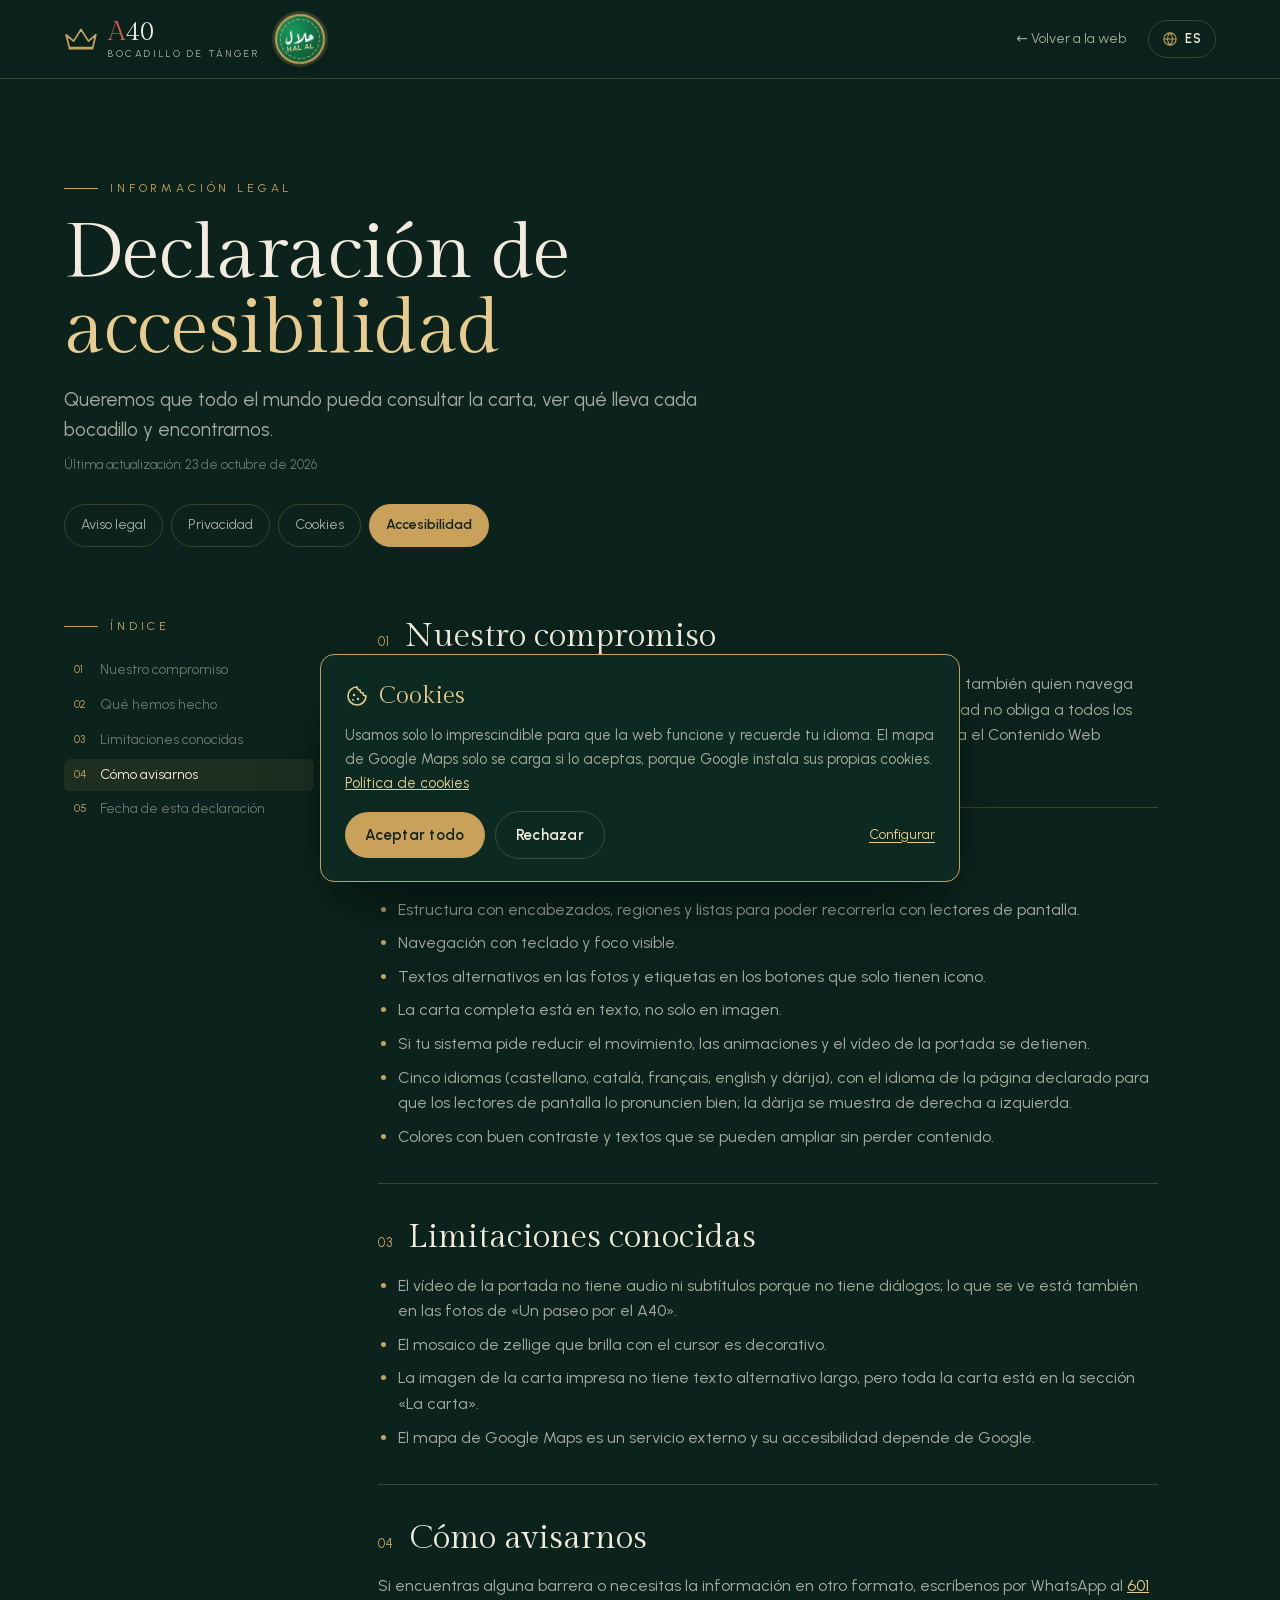
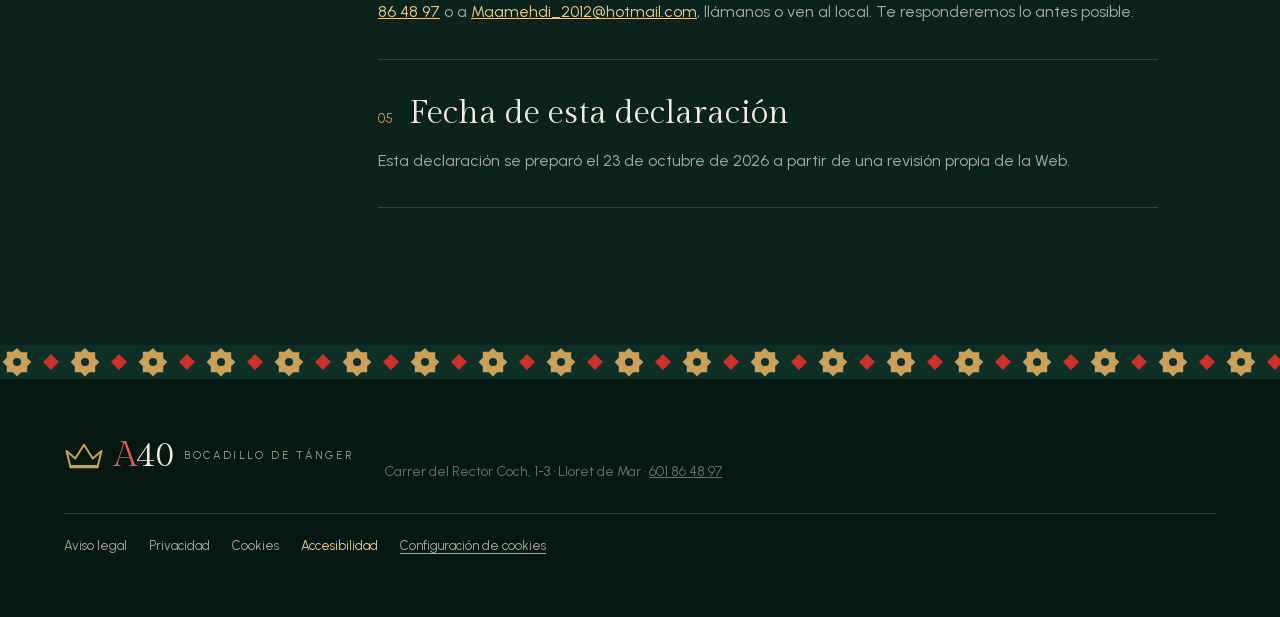
==== commit eb00ec9b: "Bocadillo A40: datos del titular en las páginas legales" ====
--- a/accesibilidad/index.html
+++ b/accesibilidad/index.html
@@ -48,7 +48,7 @@
       <p class="kicker" data-t="lg.toc">Índice</p>
       <ol><li><a href="#s1">Nuestro compromiso</a></li><li><a href="#s2">Qué hemos hecho</a></li><li><a href="#s3">Limitaciones conocidas</a></li><li><a href="#s4">Cómo avisarnos</a></li><li><a href="#s5">Fecha de esta declaración</a></li></ol>
     </aside>
-    <article class="legal__doc"><section id="s1"><h2><span class="n">01</span>Nuestro compromiso</h2><p>Bocadillo A40 de Tánger quiere que esta web la pueda usar cualquier persona, también quien navega con teclado, lector de pantalla o ampliador. Aunque la normativa de accesibilidad no obliga a todos los pequeños negocios, tomamos como referencia las Pautas de Accesibilidad para el Contenido Web (WCAG) 2.1, nivel AA, y la norma europea EN 301 549.</p></section><section id="s2"><h2><span class="n">02</span>Qué hemos hecho</h2><ul><li>Estructura con encabezados, regiones y listas para poder recorrerla con lectores de pantalla.</li><li>Navegación con teclado y foco visible.</li><li>Textos alternativos en las fotos y etiquetas en los botones que solo tienen icono.</li><li>La carta completa está en texto, no solo en imagen.</li><li>Si tu sistema pide reducir el movimiento, las animaciones y el vídeo de la portada se detienen.</li><li>Cinco idiomas (castellano, català, français, english y dàrija), con el idioma de la página declarado para que los lectores de pantalla lo pronuncien bien; la dàrija se muestra de derecha a izquierda.</li><li>Colores con buen contraste y textos que se pueden ampliar sin perder contenido.</li></ul></section><section id="s3"><h2><span class="n">03</span>Limitaciones conocidas</h2><ul><li>El vídeo de la portada no tiene audio ni subtítulos porque no tiene diálogos; lo que se ve está también en las fotos de «Un paseo por el A40».</li><li>El mosaico de zellige que brilla con el cursor es decorativo.</li><li>La imagen de la carta impresa no tiene texto alternativo largo, pero toda la carta está en la sección «La carta».</li><li>El mapa de Google Maps es un servicio externo y su accesibilidad depende de Google.</li></ul></section><section id="s4"><h2><span class="n">04</span>Cómo avisarnos</h2><p>Si encuentras alguna barrera o necesitas la información en otro formato, escríbenos por WhatsApp al <a href="https://wa.me/34601864897" target="_blank" rel="noopener">601 86 48 97</a>, llámanos o ven al local. Te responderemos lo antes posible.</p></section><section id="s5"><h2><span class="n">05</span>Fecha de esta declaración</h2><p>Esta declaración se preparó el 23 de octubre de 2026 a partir de una revisión propia de la Web.</p></section></article>
+    <article class="legal__doc"><section id="s1"><h2><span class="n">01</span>Nuestro compromiso</h2><p>Bocadillo A40 de Tánger quiere que esta web la pueda usar cualquier persona, también quien navega con teclado, lector de pantalla o ampliador. Aunque la normativa de accesibilidad no obliga a todos los pequeños negocios, tomamos como referencia las Pautas de Accesibilidad para el Contenido Web (WCAG) 2.1, nivel AA, y la norma europea EN 301 549.</p></section><section id="s2"><h2><span class="n">02</span>Qué hemos hecho</h2><ul><li>Estructura con encabezados, regiones y listas para poder recorrerla con lectores de pantalla.</li><li>Navegación con teclado y foco visible.</li><li>Textos alternativos en las fotos y etiquetas en los botones que solo tienen icono.</li><li>La carta completa está en texto, no solo en imagen.</li><li>Si tu sistema pide reducir el movimiento, las animaciones y el vídeo de la portada se detienen.</li><li>Cinco idiomas (castellano, català, français, english y dàrija), con el idioma de la página declarado para que los lectores de pantalla lo pronuncien bien; la dàrija se muestra de derecha a izquierda.</li><li>Colores con buen contraste y textos que se pueden ampliar sin perder contenido.</li></ul></section><section id="s3"><h2><span class="n">03</span>Limitaciones conocidas</h2><ul><li>El vídeo de la portada no tiene audio ni subtítulos porque no tiene diálogos; lo que se ve está también en las fotos de «Un paseo por el A40».</li><li>El mosaico de zellige que brilla con el cursor es decorativo.</li><li>La imagen de la carta impresa no tiene texto alternativo largo, pero toda la carta está en la sección «La carta».</li><li>El mapa de Google Maps es un servicio externo y su accesibilidad depende de Google.</li></ul></section><section id="s4"><h2><span class="n">04</span>Cómo avisarnos</h2><p>Si encuentras alguna barrera o necesitas la información en otro formato, escríbenos por WhatsApp al <a href="https://wa.me/34601864897" target="_blank" rel="noopener">601 86 48 97</a> o a <a href="mailto:Maamehdi_2012@hotmail.com">Maamehdi_2012@hotmail.com</a>, llámanos o ven al local. Te responderemos lo antes posible.</p></section><section id="s5"><h2><span class="n">05</span>Fecha de esta declaración</h2><p>Esta declaración se preparó el 23 de octubre de 2026 a partir de una revisión propia de la Web.</p></section></article>
   </div>
 </main>
 
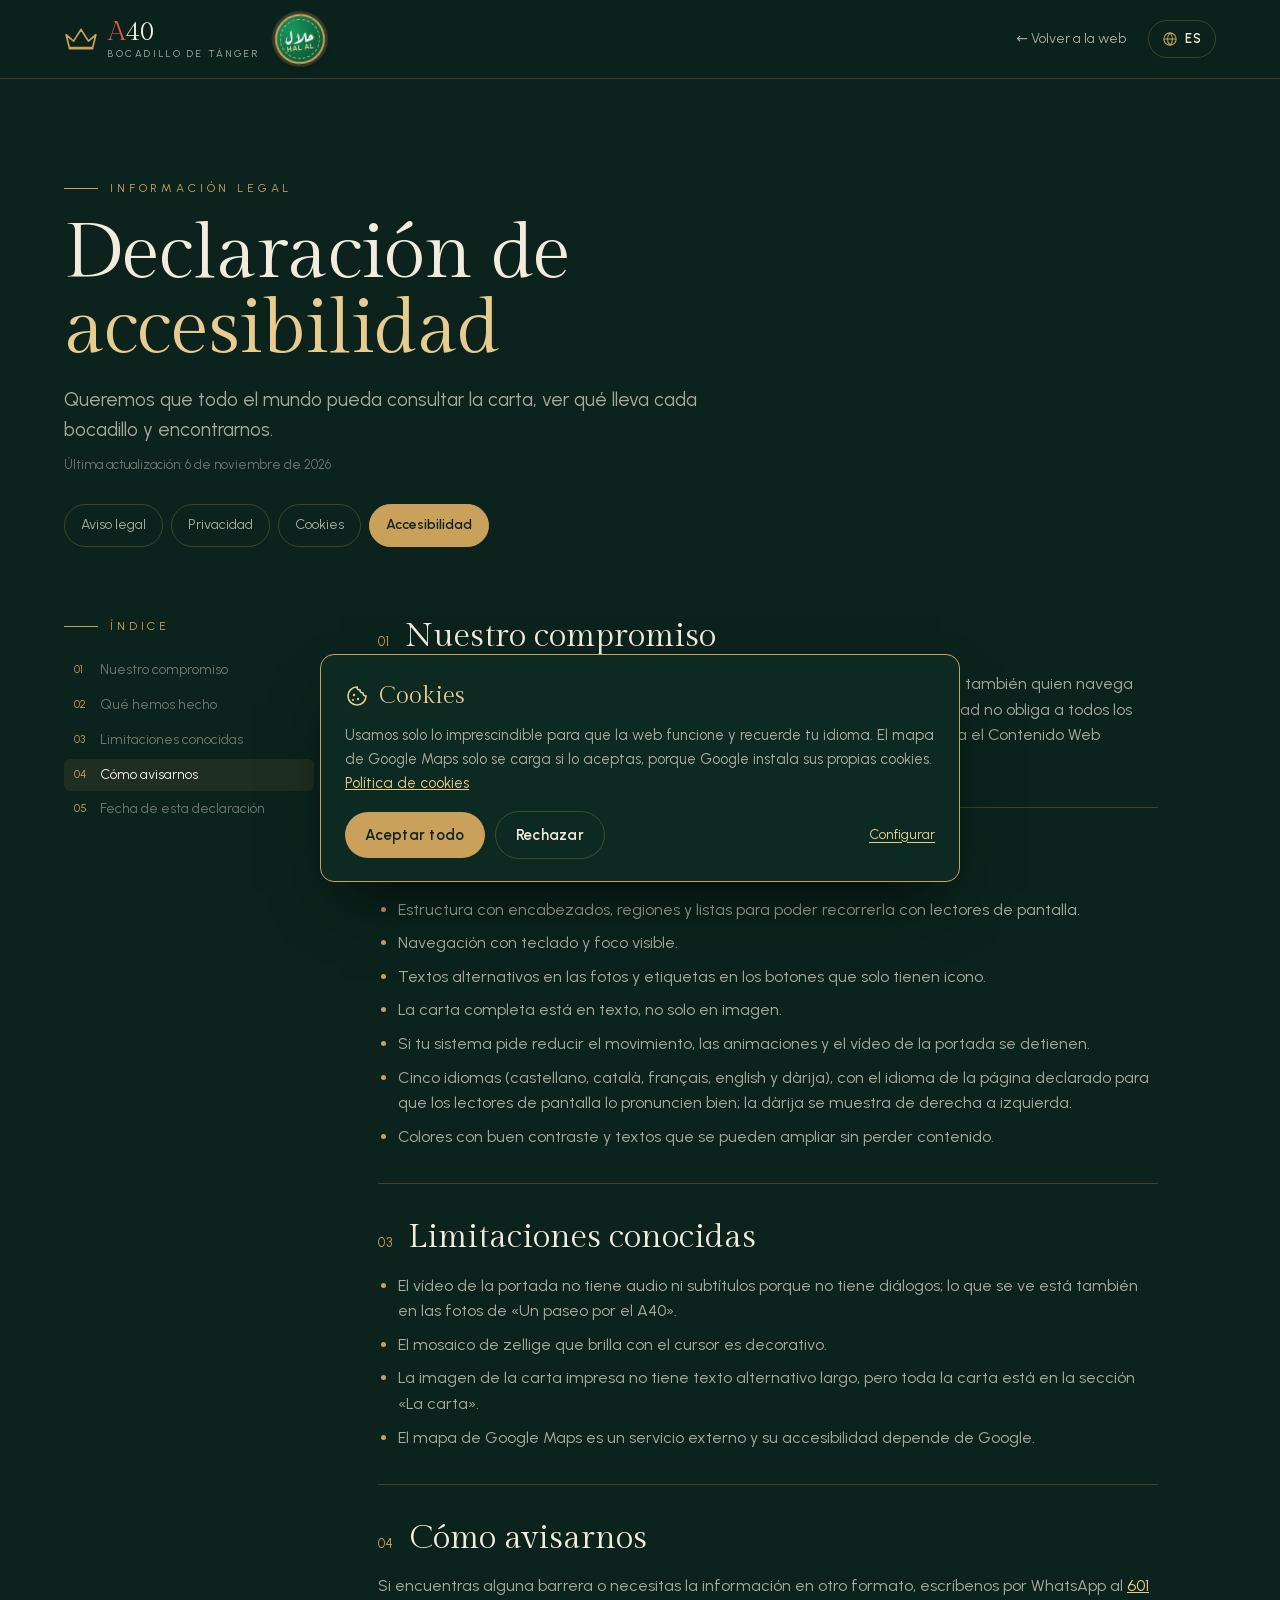
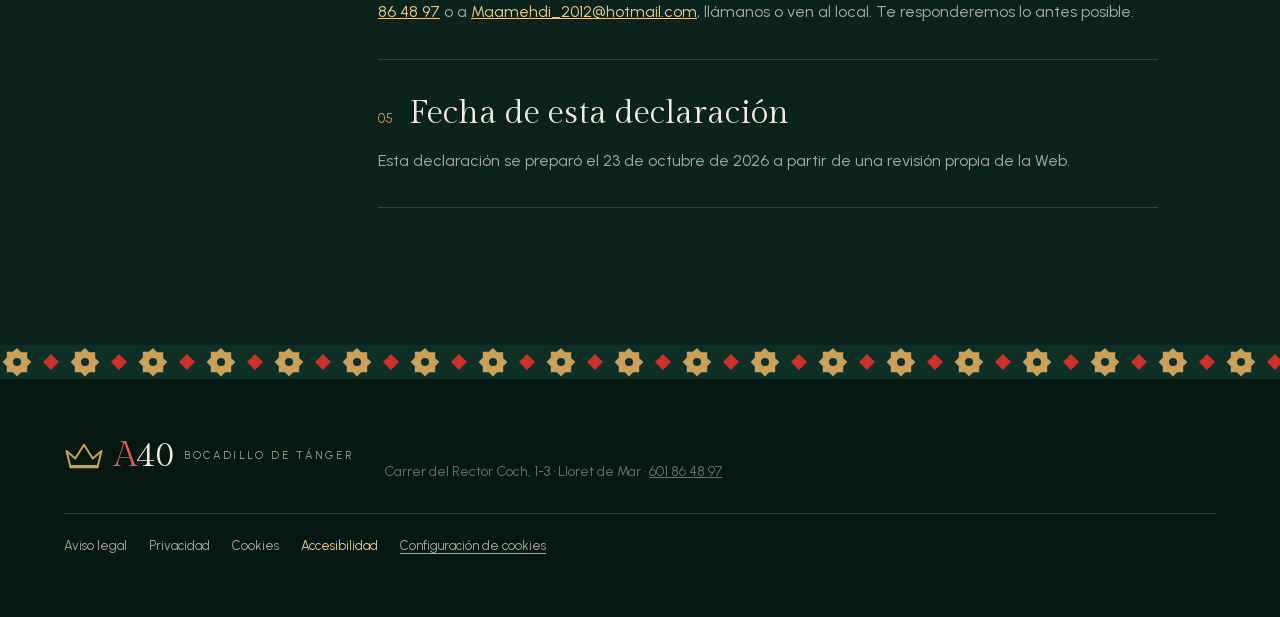
==== commit e910a17f: "Bocadillo A40: SEO (bocadillo marroquí, tacos franceses, paninis en Lloret)" ====
--- a/accesibilidad/index.html
+++ b/accesibilidad/index.html
@@ -5,6 +5,7 @@
 <meta name="viewport" content="width=device-width, initial-scale=1, viewport-fit=cover">
 <title>Declaración de accesibilidad · Bocadillo A40 de Tánger</title>
 <meta name="description" content="Queremos que todo el mundo pueda consultar la carta, ver qué lleva cada bocadillo y encontrarnos. Bocadillo A40 de Tánger, Lloret de Mar.">
+<link rel="canonical" href="https://francybio.github.io/bocadillo-a40-lloret/accesibilidad/">
 <meta name="theme-color" content="#0B231C">
 <link rel="icon" href="data:image/svg+xml,%3Csvg xmlns='http://www.w3.org/2000/svg' viewBox='0 0 64 64'%3E%3Cpath d='M32 2l8.8 8.8H53.2v12.4L62 32l-8.8 8.8v12.4H40.8L32 62l-8.8-8.8H10.8V40.8L2 32l8.8-8.8V10.8h12.4z' fill='%230F4A3A' stroke='%23C9A15B' stroke-width='3'/%3E%3Ctext x='32' y='41' font-family='Georgia,serif' font-size='24' fill='%23F3EBDD' text-anchor='middle'%3EA%3C/text%3E%3C/svg%3E">
 <link rel="stylesheet" href="../assets/fonts/fonts.css">
@@ -34,7 +35,7 @@
     <p class="kicker" data-t="lg.nav">Información legal</p>
     <h1 class="h2 legal__title">Declaración de <em>accesibilidad</em></h1>
     <p class="legal__lead">Queremos que todo el mundo pueda consultar la carta, ver qué lleva cada bocadillo y encontrarnos.</p>
-    <p class="legal__meta">Última actualización: 23 de octubre de 2026</p>
+    <p class="legal__meta">Última actualización: 6 de noviembre de 2026</p>
     <p class="legal__note" lang="ar-MA" dir="rtl" hidden></p>
     <nav class="legal__tabs" data-ta="aria-label:lg.docs" aria-label="Documentos legales">
       <a href="../aviso-legal/" data-t="lg.aviso">Aviso legal</a>
--- a/style.css
+++ b/style.css
@@ -416,6 +416,19 @@
 @media (prefers-reduced-motion: reduce) {
   *, *::before, *::after { animation-duration: .001ms !important; animation-iteration-count: 1 !important; transition-duration: .001ms !important; }
 }
+
+/* ---------- preguntas frecuentes ---------- */
+.faq { padding: clamp(80px, 10vw, 150px) var(--pad); background: var(--bg2); display: grid; grid-template-columns: .8fr 1.2fr; gap: clamp(30px, 6vw, 90px); align-items: start; }
+.faq__head { position: sticky; top: 110px; }
+.faq__list { border-top: 1px solid var(--line); }
+.faq__q { border-bottom: 1px solid var(--line); }
+.faq__q summary { list-style: none; cursor: pointer; display: flex; justify-content: space-between; align-items: center; gap: 20px; padding: 22px 0; font-family: var(--serif); font-size: clamp(20px, 2vw, 26px); line-height: 1.25; color: var(--ink); transition: color .25s; }
+.faq__q summary::-webkit-details-marker { display: none; }
+.faq__q summary::after { content: ''; flex: none; width: 14px; height: 14px; background: var(--gold); clip-path: polygon(50% 0, 64.6% 35.4%, 100% 50%, 64.6% 64.6%, 50% 100%, 35.4% 64.6%, 0 50%, 35.4% 35.4%); transition: transform .4s var(--ease); }
+.faq__q[open] summary::after { transform: rotate(45deg); }
+.faq__q summary:hover { color: var(--gold2); }
+.faq__q p { color: var(--mute); padding: 0 0 24px; max-width: 42em; }
+@media (max-width: 980px) { .faq { grid-template-columns: 1fr; } .faq__head { position: relative; top: 0; } }
 
 /* ==========================================================
    LEGAL · aviso de cookies, mapa con consentimiento y páginas
